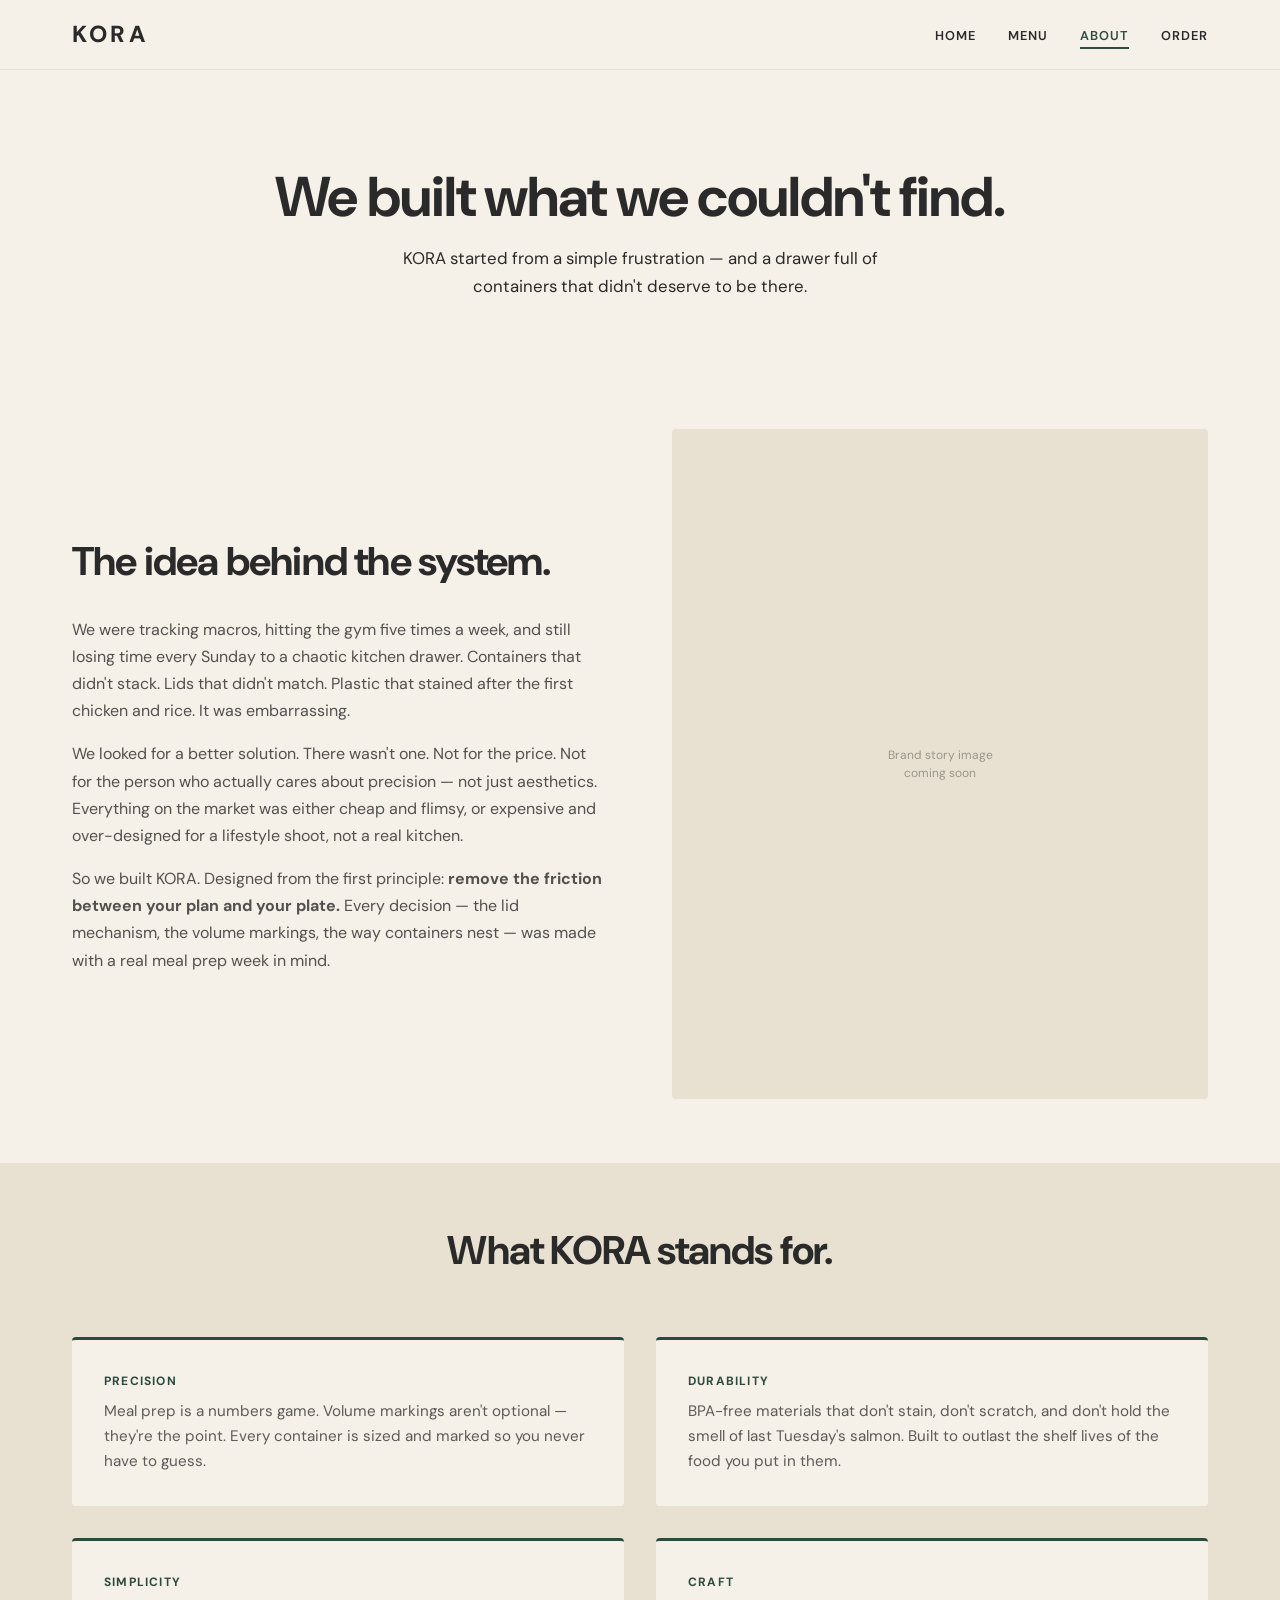
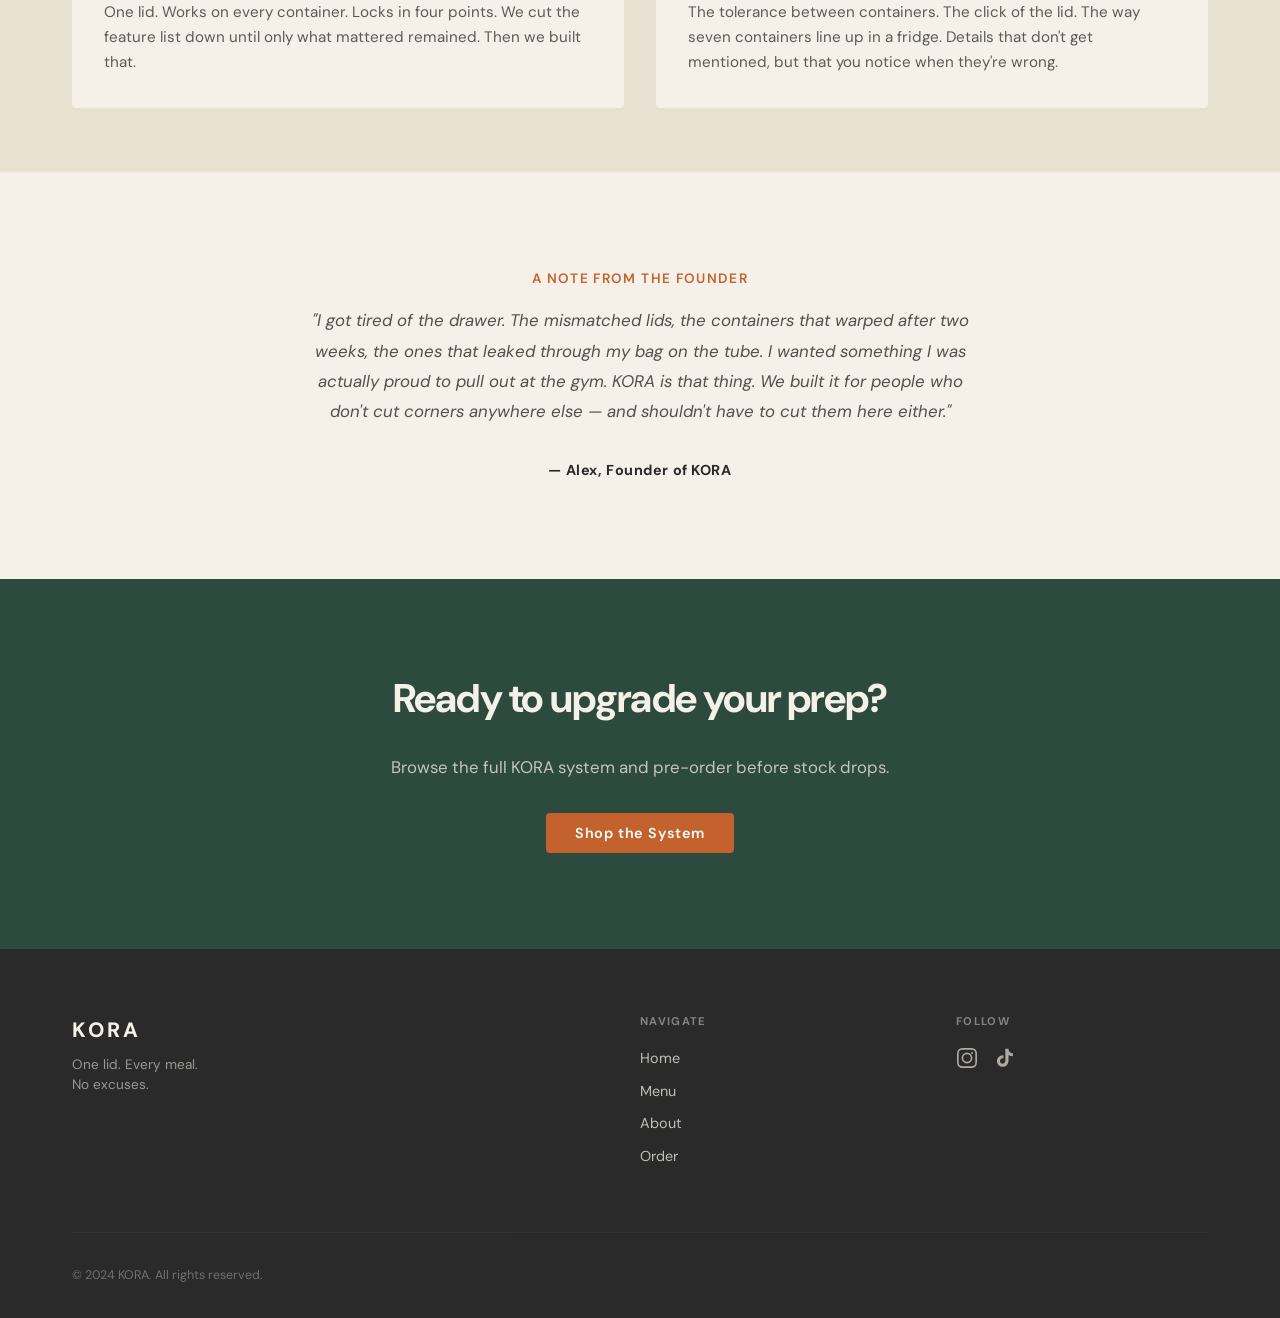
==== about.html @ 85cc3b41 "feat: build complete KORA static website (4 pages) Four-page static site for KORA meal prep containe" ====
<!DOCTYPE html>
<html lang="en">
<head>
  <meta charset="UTF-8">
  <meta name="viewport" content="width=device-width, initial-scale=1.0">
  <meta name="description" content="About KORA — why we built a meal prep container system for people who actually give a damn about what they eat.">
  <meta property="og:title" content="About — KORA">
  <meta property="og:description" content="Why we built a meal prep container system for people who actually give a damn about what they eat.">
  <meta property="og:type" content="website">
  <title>About — KORA</title>
  <link rel="preconnect" href="https://fonts.googleapis.com">
  <link rel="preconnect" href="https://fonts.gstatic.com" crossorigin>
  <link href="https://fonts.googleapis.com/css2?family=DM+Sans:ital,opsz,wght@0,9..40,400;0,9..40,500;0,9..40,600;0,9..40,700;0,9..40,800;1,9..40,400&display=swap" rel="stylesheet">
  <link rel="stylesheet" href="css/styles.css">
</head>
<body>

  <!-- NAVIGATION -->
  <nav class="nav" role="navigation" aria-label="Main navigation">
    <div class="nav__inner">
      <a href="index.html" class="nav__logo">KORA</a>
      <button
        class="nav__toggle"
        id="nav-toggle"
        aria-expanded="false"
        aria-controls="nav-links"
        aria-label="Toggle navigation menu"
      >
        <svg width="24" height="24" viewBox="0 0 24 24" fill="none" stroke="currentColor" stroke-width="2" stroke-linecap="round" aria-hidden="true">
          <line x1="3" y1="6" x2="21" y2="6"/>
          <line x1="3" y1="12" x2="21" y2="12"/>
          <line x1="3" y1="18" x2="21" y2="18"/>
        </svg>
      </button>
      <ul class="nav__links" id="nav-links" role="list">
        <li><a href="index.html">Home</a></li>
        <li><a href="menu.html">Menu</a></li>
        <li><a href="about.html">About</a></li>
        <li><a href="order.html">Order</a></li>
      </ul>
    </div>
  </nav>

  <!-- PAGE HERO -->
  <section class="page-hero" aria-label="About page header">
    <div class="container">
      <h1 class="fade-in">We built what we couldn't find.</h1>
      <p class="page-hero__sub fade-in">KORA started from a simple frustration — and a drawer full of containers that didn't deserve to be there.</p>
    </div>
  </section>

  <!-- BRAND STORY -->
  <section class="section" aria-label="Brand story">
    <div class="container">
      <div class="brand-story">
        <div class="brand-story__text fade-in">
          <h2>The idea behind the system.</h2>
          <p>We were tracking macros, hitting the gym five times a week, and still losing time every Sunday to a chaotic kitchen drawer. Containers that didn't stack. Lids that didn't match. Plastic that stained after the first chicken and rice. It was embarrassing.</p>
          <p>We looked for a better solution. There wasn't one. Not for the price. Not for the person who actually cares about precision — not just aesthetics. Everything on the market was either cheap and flimsy, or expensive and over-designed for a lifestyle shoot, not a real kitchen.</p>
          <p>So we built KORA. Designed from the first principle: <strong>remove the friction between your plan and your plate.</strong> Every decision — the lid mechanism, the volume markings, the way containers nest — was made with a real meal prep week in mind.</p>
        </div>
        <div class="brand-story__image fade-in">
          <div class="img-placeholder" style="aspect-ratio:4/5;" role="img" aria-label="Brand story lifestyle image coming soon">
            <span class="img-placeholder__label" aria-hidden="true">Brand story image<br>coming soon</span>
          </div>
        </div>
      </div>
    </div>
  </section>

  <!-- VALUES GRID -->
  <section class="section" style="background: var(--color-stone);" aria-label="Our values">
    <div class="container">
      <h2 style="text-align:center;margin-bottom:var(--spacing-lg);" class="fade-in">What KORA stands for.</h2>
      <div class="values__grid">

        <div class="value-card fade-in">
          <h4>Precision</h4>
          <p>Meal prep is a numbers game. Volume markings aren't optional — they're the point. Every container is sized and marked so you never have to guess.</p>
        </div>

        <div class="value-card fade-in">
          <h4>Durability</h4>
          <p>BPA-free materials that don't stain, don't scratch, and don't hold the smell of last Tuesday's salmon. Built to outlast the shelf lives of the food you put in them.</p>
        </div>

        <div class="value-card fade-in">
          <h4>Simplicity</h4>
          <p>One lid. Works on every container. Locks in four points. We cut the feature list down until only what mattered remained. Then we built that.</p>
        </div>

        <div class="value-card fade-in">
          <h4>Craft</h4>
          <p>The tolerance between containers. The click of the lid. The way seven containers line up in a fridge. Details that don't get mentioned, but that you notice when they're wrong.</p>
        </div>

      </div>
    </div>
  </section>

  <!-- FOUNDER'S NOTE -->
  <section class="section--xl section" aria-label="Founder's note">
    <div class="container">
      <div class="founder-note fade-in">
        <span class="founder-note__prefix">A note from the founder</span>
        <p class="founder-note__text">"I got tired of the drawer. The mismatched lids, the containers that warped after two weeks, the ones that leaked through my bag on the tube. I wanted something I was actually proud to pull out at the gym. KORA is that thing. We built it for people who don't cut corners anywhere else — and shouldn't have to cut them here either."</p>
        <p style="margin-top:var(--spacing-md);font-weight:700;font-size:0.9rem;letter-spacing:0.04em;">— Alex, Founder of KORA</p>
      </div>
    </div>
  </section>

  <!-- CTA -->
  <section class="waitlist section--xl" aria-label="Shop CTA">
    <div class="container">
      <div class="waitlist__inner fade-in">
        <h2 class="waitlist__headline">Ready to upgrade your prep?</h2>
        <p style="color:var(--color-oat);opacity:0.75;margin-bottom:var(--spacing-md);font-size:1.05rem;">Browse the full KORA system and pre-order before stock drops.</p>
        <a href="menu.html" class="btn btn-accent" style="display:inline-block;">Shop the System</a>
      </div>
    </div>
  </section>

  <!-- FOOTER -->
  <footer class="footer" role="contentinfo">
    <div class="container">
      <div class="footer__grid">
        <div>
          <div class="footer__logo">KORA</div>
          <p class="footer__tagline">One lid. Every meal.<br>No excuses.</p>
        </div>
        <div>
          <h4 class="footer__heading">Navigate</h4>
          <nav class="footer__nav" aria-label="Footer navigation">
            <a href="index.html">Home</a>
            <a href="menu.html">Menu</a>
            <a href="about.html">About</a>
            <a href="order.html">Order</a>
          </nav>
        </div>
        <div>
          <h4 class="footer__heading">Follow</h4>
          <div class="footer__socials">
            <a href="#" aria-label="KORA on Instagram">
              <svg width="22" height="22" viewBox="0 0 24 24" fill="none" stroke="currentColor" stroke-width="1.8" aria-hidden="true">
                <rect x="2" y="2" width="20" height="20" rx="5" ry="5"/>
                <circle cx="12" cy="12" r="5"/>
                <circle cx="17.5" cy="6.5" r="1" fill="currentColor" stroke="none"/>
              </svg>
            </a>
            <a href="#" aria-label="KORA on TikTok">
              <svg width="22" height="22" viewBox="0 0 24 24" fill="currentColor" aria-hidden="true">
                <path d="M19.59 6.69a4.83 4.83 0 01-3.77-4.25V2h-3.45v13.67a2.89 2.89 0 01-2.88 2.5 2.89 2.89 0 01-2.89-2.89 2.89 2.89 0 012.89-2.89c.28 0 .54.04.79.1V9.01a6.27 6.27 0 00-.79-.05 6.34 6.34 0 00-6.34 6.34 6.34 6.34 0 006.34 6.34 6.34 6.34 0 006.34-6.34V8.69a8.19 8.19 0 004.79 1.53V6.77a4.85 4.85 0 01-1.03-.08z"/>
              </svg>
            </a>
          </div>
        </div>
      </div>
      <div class="footer__bottom">
        <p>&copy; 2024 KORA. All rights reserved.</p>
      </div>
    </div>
  </footer>

  <script src="js/main.js"></script>
</body>
</html>
---- css/styles.css ----
/* ============================================================
   KORA — Shared Stylesheet
   Colours: Forest Green #2D4A3E | Terracotta #C4622D
            Oat #F5F0E8 | Stone #E8E0D0 | Charcoal #2A2A2A
   Font: DM Sans (Google Fonts)
   ============================================================ */

/* === DESIGN TOKENS === */
:root {
  --color-forest:  #2D4A3E;
  --color-terra:   #C4622D;
  --color-oat:     #F5F0E8;
  --color-stone:   #E8E0D0;
  --color-charcoal:#2A2A2A;
  --color-white:   #FFFFFF;

  --font-main: 'DM Sans', sans-serif;

  --spacing-xs: 0.5rem;
  --spacing-sm: 1rem;
  --spacing-md: 2rem;
  --spacing-lg: 4rem;
  --spacing-xl: 6rem;

  --radius: 4px;
  --max-width: 1200px;
  --transition: 0.2s ease;
  --nav-height: 70px;
}

/* === RESET === */
*, *::before, *::after {
  box-sizing: border-box;
  margin: 0;
  padding: 0;
}

html {
  scroll-behavior: smooth;
  -webkit-text-size-adjust: 100%;
}

body {
  font-family: var(--font-main);
  color: var(--color-charcoal);
  background: var(--color-oat);
  line-height: 1.6;
  font-size: 16px;
  -webkit-font-smoothing: antialiased;
}

img {
  max-width: 100%;
  display: block;
}

a {
  color: inherit;
  text-decoration: none;
}

ul, ol {
  list-style: none;
}

button {
  font-family: inherit;
}

/* === SCREEN READER ONLY === */
.sr-only {
  position: absolute;
  width: 1px;
  height: 1px;
  padding: 0;
  margin: -1px;
  overflow: hidden;
  clip: rect(0, 0, 0, 0);
  white-space: nowrap;
  border-width: 0;
}

/* === TYPOGRAPHY === */
h1 { font-size: clamp(2rem, 5vw, 3.5rem);   line-height: 1.1;  font-weight: 700; letter-spacing: -0.02em; }
h2 { font-size: clamp(1.6rem, 3.5vw, 2.5rem); line-height: 1.15; font-weight: 700; letter-spacing: -0.02em; }
h3 { font-size: clamp(1.1rem, 2vw, 1.35rem);  line-height: 1.25; font-weight: 700; }
h4 {
  font-size: 0.8rem;
  font-weight: 700;
  letter-spacing: 0.1em;
  text-transform: uppercase;
}

p {
  line-height: 1.7;
}

/* === LAYOUT === */
.container {
  max-width: var(--max-width);
  margin: 0 auto;
  padding: 0 var(--spacing-md);
}

.section {
  padding: var(--spacing-lg) 0;
}

.section--xl {
  padding: var(--spacing-xl) 0;
}

/* === BUTTONS === */
.btn {
  display: inline-block;
  padding: 0.8rem 1.8rem;
  border-radius: var(--radius);
  font-family: var(--font-main);
  font-size: 0.9rem;
  font-weight: 600;
  letter-spacing: 0.04em;
  cursor: pointer;
  border: none;
  transition: filter var(--transition), transform var(--transition);
  text-align: center;
  line-height: 1;
}

.btn:hover {
  filter: brightness(0.88);
  transform: translateY(-1px);
}

.btn:active {
  transform: translateY(0);
}

.btn:focus-visible {
  outline: 3px solid var(--color-forest);
  outline-offset: 3px;
}

.btn-primary {
  background: var(--color-forest);
  color: var(--color-oat);
}

.btn-accent {
  background: var(--color-terra);
  color: var(--color-white);
}

/* === NAVIGATION === */
.nav {
  position: sticky;
  top: 0;
  z-index: 100;
  background: var(--color-oat);
  border-bottom: 1px solid var(--color-stone);
  height: var(--nav-height);
}

.nav__inner {
  display: flex;
  align-items: center;
  justify-content: space-between;
  height: 100%;
  max-width: var(--max-width);
  margin: 0 auto;
  padding: 0 var(--spacing-md);
  position: relative;
}

.nav__logo {
  font-size: 1.45rem;
  font-weight: 800;
  letter-spacing: 0.14em;
  text-transform: uppercase;
  color: var(--color-charcoal);
  flex-shrink: 0;
}

.nav__links {
  display: flex;
  gap: var(--spacing-md);
  align-items: center;
}

.nav__links a {
  font-size: 0.8rem;
  font-weight: 600;
  letter-spacing: 0.08em;
  text-transform: uppercase;
  color: var(--color-charcoal);
  transition: color var(--transition);
  padding-bottom: 3px;
  border-bottom: 2px solid transparent;
}

.nav__links a:hover,
.nav__links a.active {
  color: var(--color-forest);
  border-bottom-color: var(--color-forest);
}

.nav__toggle {
  display: none;
  background: none;
  border: none;
  cursor: pointer;
  padding: var(--spacing-xs);
  color: var(--color-charcoal);
  line-height: 1;
}

.nav__toggle:focus-visible {
  outline: 3px solid var(--color-forest);
  outline-offset: 3px;
  border-radius: var(--radius);
}

@media (max-width: 767px) {
  .nav__links {
    display: none;
    position: absolute;
    top: var(--nav-height);
    left: 0;
    right: 0;
    background: var(--color-oat);
    border-bottom: 1px solid var(--color-stone);
    flex-direction: column;
    align-items: stretch;
    gap: 0;
    padding: 0 var(--spacing-md);
  }

  .nav__links.open {
    display: flex;
  }

  .nav__links li {
    border-top: 1px solid var(--color-stone);
  }

  .nav__links a {
    display: block;
    padding: 0.9rem 0;
    border-bottom: none;
  }

  .nav__toggle {
    display: block;
  }
}

/* === IMAGE PLACEHOLDER === */
.img-placeholder {
  background: var(--color-stone);
  border-radius: var(--radius);
  display: flex;
  align-items: center;
  justify-content: center;
  width: 100%;
  overflow: hidden;
}

.img-placeholder__label {
  font-size: 0.75rem;
  color: var(--color-charcoal);
  opacity: 0.4;
  text-align: center;
  padding: var(--spacing-sm);
  line-height: 1.5;
}

/* === FOOTER === */
.footer {
  background: var(--color-charcoal);
  color: var(--color-oat);
  padding: var(--spacing-lg) 0 var(--spacing-md);
}

.footer__grid {
  display: grid;
  grid-template-columns: 1fr;
  gap: var(--spacing-md);
  margin-bottom: var(--spacing-lg);
}

@media (min-width: 768px) {
  .footer__grid {
    grid-template-columns: 2fr 1fr 1fr;
    gap: var(--spacing-lg);
  }
}

.footer__logo {
  font-size: 1.3rem;
  font-weight: 800;
  letter-spacing: 0.14em;
  text-transform: uppercase;
  margin-bottom: var(--spacing-xs);
}

.footer__tagline {
  font-size: 0.85rem;
  opacity: 0.55;
  line-height: 1.5;
  margin-top: var(--spacing-xs);
}

.footer__heading {
  font-size: 0.7rem;
  font-weight: 700;
  letter-spacing: 0.12em;
  text-transform: uppercase;
  opacity: 0.45;
  margin-bottom: var(--spacing-sm);
}

.footer__nav {
  display: flex;
  flex-direction: column;
  gap: 0.6rem;
}

.footer__nav a {
  font-size: 0.9rem;
  opacity: 0.75;
  transition: opacity var(--transition);
}

.footer__nav a:hover {
  opacity: 1;
}

.footer__socials {
  display: flex;
  gap: var(--spacing-sm);
  margin-top: var(--spacing-xs);
}

.footer__socials a {
  opacity: 0.65;
  transition: opacity var(--transition);
  display: flex;
  align-items: center;
}

.footer__socials a:hover {
  opacity: 1;
}

.footer__bottom {
  border-top: 1px solid rgba(245, 240, 232, 0.1);
  padding-top: var(--spacing-md);
  font-size: 0.78rem;
  opacity: 0.35;
}

/* === SCROLL FADE ANIMATION === */
.fade-in {
  opacity: 0;
  transform: translateY(22px);
  transition: opacity 0.65s ease, transform 0.65s ease;
}

.fade-in.visible {
  opacity: 1;
  transform: translateY(0);
}

/* Stagger children in grids */
.fade-in:nth-child(2) { transition-delay: 0.1s; }
.fade-in:nth-child(3) { transition-delay: 0.2s; }
.fade-in:nth-child(4) { transition-delay: 0.3s; }

/* === FORMS === */
.form-group {
  margin-bottom: var(--spacing-sm);
}

.form-label {
  display: block;
  font-size: 0.78rem;
  font-weight: 600;
  letter-spacing: 0.07em;
  text-transform: uppercase;
  color: var(--color-charcoal);
  opacity: 0.65;
  margin-bottom: 0.4rem;
}

.form-control {
  font-family: var(--font-main);
  font-size: 0.95rem;
  padding: 0.75rem 1rem;
  border: 1.5px solid var(--color-stone);
  border-radius: var(--radius);
  background: var(--color-white);
  color: var(--color-charcoal);
  transition: border-color var(--transition);
  width: 100%;
  appearance: none;
}

.form-control:focus {
  outline: none;
  border-color: var(--color-forest);
  box-shadow: 0 0 0 3px rgba(45, 74, 62, 0.12);
}

.form-control--error {
  border-color: var(--color-terra);
}

.form-error {
  font-size: 0.78rem;
  color: var(--color-terra);
  margin-top: 0.3rem;
  display: none;
}

.form-error.visible {
  display: block;
}

textarea.form-control {
  resize: vertical;
  min-height: 140px;
  line-height: 1.6;
}

select.form-control {
  background-image: url("data:image/svg+xml,%3Csvg xmlns='http://www.w3.org/2000/svg' width='12' height='8' viewBox='0 0 12 8'%3E%3Cpath d='M1 1l5 5 5-5' stroke='%232A2A2A' stroke-width='1.5' fill='none' stroke-linecap='round'/%3E%3C/svg%3E");
  background-repeat: no-repeat;
  background-position: right 1rem center;
  padding-right: 2.5rem;
  cursor: pointer;
}

.form-confirmation {
  display: none;
  padding: var(--spacing-md);
  background: var(--color-stone);
  border-radius: var(--radius);
  border-left: 4px solid var(--color-forest);
}

.form-confirmation.visible {
  display: block;
}

.form-confirmation p {
  font-weight: 600;
  color: var(--color-forest);
  line-height: 1.5;
}

/* === TOAST NOTIFICATION (product pages) === */
.toast {
  position: fixed;
  bottom: var(--spacing-md);
  left: 50%;
  transform: translateX(-50%) translateY(100px);
  background: var(--color-charcoal);
  color: var(--color-oat);
  padding: 1rem 1.5rem;
  border-radius: var(--radius);
  font-size: 0.9rem;
  font-weight: 500;
  display: flex;
  align-items: center;
  gap: var(--spacing-sm);
  z-index: 200;
  transition: transform 0.35s ease, opacity 0.35s ease;
  opacity: 0;
  max-width: 90vw;
  box-shadow: 0 8px 32px rgba(0,0,0,0.2);
}

.toast.visible {
  transform: translateX(-50%) translateY(0);
  opacity: 1;
}

.toast__close {
  background: none;
  border: none;
  color: inherit;
  cursor: pointer;
  opacity: 0.6;
  padding: 2px;
  line-height: 1;
  flex-shrink: 0;
}

.toast__close:hover {
  opacity: 1;
}

/* ============================================================
   PAGE: HOME (index.html)
   ============================================================ */

/* Hero */
.hero {
  background: var(--color-oat);
  padding: var(--spacing-xl) 0;
}

.hero__content {
  display: grid;
  grid-template-columns: 1fr;
  gap: var(--spacing-lg);
  align-items: center;
}

@media (min-width: 900px) {
  .hero__content {
    grid-template-columns: 1fr 1fr;
    gap: var(--spacing-xl);
  }
}

.hero__text {
  max-width: 580px;
}

.hero__headline {
  margin-bottom: var(--spacing-md);
  color: var(--color-charcoal);
}

.hero__sub {
  font-size: 1.1rem;
  line-height: 1.65;
  margin-bottom: var(--spacing-md);
  opacity: 0.8;
}

.hero__image .img-placeholder {
  aspect-ratio: 4 / 5;
}

/* Problem–Agitation–Solution */
.pas__grid {
  display: grid;
  grid-template-columns: 1fr;
  gap: var(--spacing-md);
}

@media (min-width: 768px) {
  .pas__grid {
    grid-template-columns: repeat(3, 1fr);
    gap: var(--spacing-lg);
  }
}

.pas__item {
  padding: var(--spacing-md);
}

.pas__icon {
  margin-bottom: var(--spacing-sm);
}

.pas__item h3 {
  margin-bottom: var(--spacing-xs);
  color: var(--color-charcoal);
}

.pas__item p {
  font-size: 0.95rem;
  opacity: 0.75;
}

/* Feature Highlights */
.features__title {
  text-align: center;
  margin-bottom: var(--spacing-lg);
}

.features__grid {
  display: grid;
  grid-template-columns: 1fr;
  gap: var(--spacing-md);
}

@media (min-width: 600px) {
  .features__grid {
    grid-template-columns: repeat(2, 1fr);
  }
}

@media (min-width: 1024px) {
  .features__grid {
    grid-template-columns: repeat(4, 1fr);
  }
}

.feature-item {
  padding: var(--spacing-md);
  border: 1.5px solid var(--color-stone);
  border-radius: var(--radius);
  background: var(--color-white);
}

.feature-item__icon {
  margin-bottom: var(--spacing-sm);
}

.feature-item h4 {
  margin-bottom: var(--spacing-xs);
  font-size: 0.85rem;
  color: var(--color-charcoal);
}

.feature-item p {
  font-size: 0.9rem;
  opacity: 0.7;
  line-height: 1.6;
}

/* Testimonials */
.testimonials__title {
  text-align: center;
  margin-bottom: var(--spacing-lg);
}

.testimonials__grid {
  display: grid;
  grid-template-columns: 1fr;
  gap: var(--spacing-md);
}

@media (min-width: 768px) {
  .testimonials__grid {
    grid-template-columns: repeat(3, 1fr);
  }
}

.testimonial-card {
  background: var(--color-oat);
  border-radius: var(--radius);
  padding: var(--spacing-md);
  border: 1.5px solid rgba(45, 74, 62, 0.12);
}

.testimonial-card blockquote p {
  font-size: 0.95rem;
  line-height: 1.7;
  font-style: italic;
  color: var(--color-charcoal);
  margin-bottom: var(--spacing-sm);
}

.testimonial-card blockquote footer {
  font-size: 0.8rem;
  font-weight: 600;
  letter-spacing: 0.04em;
  color: var(--color-forest);
  opacity: 0.85;
}

/* Waitlist Banner */
.waitlist {
  background: var(--color-forest);
  padding: var(--spacing-xl) 0;
}

.waitlist__inner {
  max-width: 640px;
  margin: 0 auto;
  text-align: center;
}

.waitlist__headline {
  color: var(--color-oat);
  margin-bottom: var(--spacing-md);
}

.waitlist__form {
  display: flex;
  flex-direction: column;
  gap: var(--spacing-sm);
  align-items: center;
}

@media (min-width: 540px) {
  .waitlist__form {
    flex-direction: row;
    justify-content: center;
  }
}

.waitlist__input {
  width: 100%;
  max-width: 320px;
  background: rgba(255,255,255,0.95);
}

.waitlist .form-confirmation {
  background: rgba(255,255,255,0.1);
  border-left-color: var(--color-terra);
  color: var(--color-oat);
  margin-top: var(--spacing-sm);
}

.waitlist .form-confirmation p {
  color: var(--color-oat);
}

/* ============================================================
   PAGE: MENU (menu.html)
   ============================================================ */

.page-hero {
  background: var(--color-oat);
  padding: var(--spacing-xl) 0 var(--spacing-lg);
  text-align: center;
}

.page-hero__sub {
  font-size: 1.05rem;
  opacity: 0.7;
  margin-top: var(--spacing-sm);
  max-width: 480px;
  margin-left: auto;
  margin-right: auto;
}

.products__grid {
  display: grid;
  grid-template-columns: 1fr;
  gap: var(--spacing-md);
}

@media (min-width: 600px) {
  .products__grid {
    grid-template-columns: repeat(2, 1fr);
  }
}

@media (min-width: 1024px) {
  .products__grid {
    grid-template-columns: repeat(4, 1fr);
  }
}

.product-card {
  background: var(--color-white);
  border: 1.5px solid var(--color-stone);
  border-radius: var(--radius);
  overflow: hidden;
  transition: transform var(--transition), box-shadow var(--transition);
}

.product-card:hover {
  transform: translateY(-3px);
  box-shadow: 0 8px 24px rgba(42, 42, 42, 0.1);
}

.product-card__image .img-placeholder {
  aspect-ratio: 1 / 1;
}

.product-card__body {
  padding: var(--spacing-sm) var(--spacing-sm) var(--spacing-md);
}

.product-card__name {
  font-size: 1rem;
  font-weight: 700;
  margin-bottom: 0.3rem;
  color: var(--color-charcoal);
}

.product-card__desc {
  font-size: 0.85rem;
  opacity: 0.65;
  line-height: 1.5;
  margin-bottom: var(--spacing-sm);
}

.product-card__price {
  font-size: 1.1rem;
  font-weight: 700;
  color: var(--color-forest);
  margin-bottom: var(--spacing-sm);
}

/* ============================================================
   PAGE: ABOUT (about.html)
   ============================================================ */

.brand-story {
  display: grid;
  grid-template-columns: 1fr;
  gap: var(--spacing-lg);
  align-items: center;
}

@media (min-width: 900px) {
  .brand-story {
    grid-template-columns: 1fr 1fr;
  }
}

.brand-story__text h2 {
  margin-bottom: var(--spacing-md);
}

.brand-story__text p {
  margin-bottom: var(--spacing-sm);
  opacity: 0.8;
}

.brand-story__image .img-placeholder {
  aspect-ratio: 4 / 5;
}

.values__grid {
  display: grid;
  grid-template-columns: 1fr;
  gap: var(--spacing-md);
}

@media (min-width: 600px) {
  .values__grid {
    grid-template-columns: repeat(2, 1fr);
  }
}

.value-card {
  background: var(--color-oat);
  border-radius: var(--radius);
  padding: var(--spacing-md);
  border-top: 3px solid var(--color-forest);
}

.value-card h4 {
  color: var(--color-forest);
  margin-bottom: var(--spacing-xs);
  font-size: 0.75rem;
}

.value-card p {
  font-size: 0.95rem;
  opacity: 0.75;
  line-height: 1.65;
}

.founder-note {
  max-width: 680px;
  margin: 0 auto;
  text-align: center;
}

.founder-note__prefix {
  font-size: 0.85rem;
  font-weight: 600;
  letter-spacing: 0.1em;
  text-transform: uppercase;
  color: var(--color-terra);
  margin-bottom: var(--spacing-sm);
  display: block;
}

.founder-note__text {
  font-size: 1.05rem;
  line-height: 1.8;
  opacity: 0.8;
  font-style: italic;
}

/* ============================================================
   PAGE: ORDER (order.html)
   ============================================================ */

.order-layout {
  display: grid;
  grid-template-columns: 1fr;
  gap: var(--spacing-xl);
}

@media (min-width: 900px) {
  .order-layout {
    grid-template-columns: 1fr 1fr;
    gap: var(--spacing-lg);
  }
}

.order-section h2 {
  margin-bottom: var(--spacing-xs);
}

.order-section__intro {
  font-size: 0.95rem;
  opacity: 0.7;
  margin-bottom: var(--spacing-md);
  line-height: 1.65;
}

.section-divider {
  border: none;
  border-top: 1.5px solid var(--color-stone);
  margin: var(--spacing-xl) 0;
}

@media (min-width: 900px) {
  .section-divider {
    display: none;
  }
}
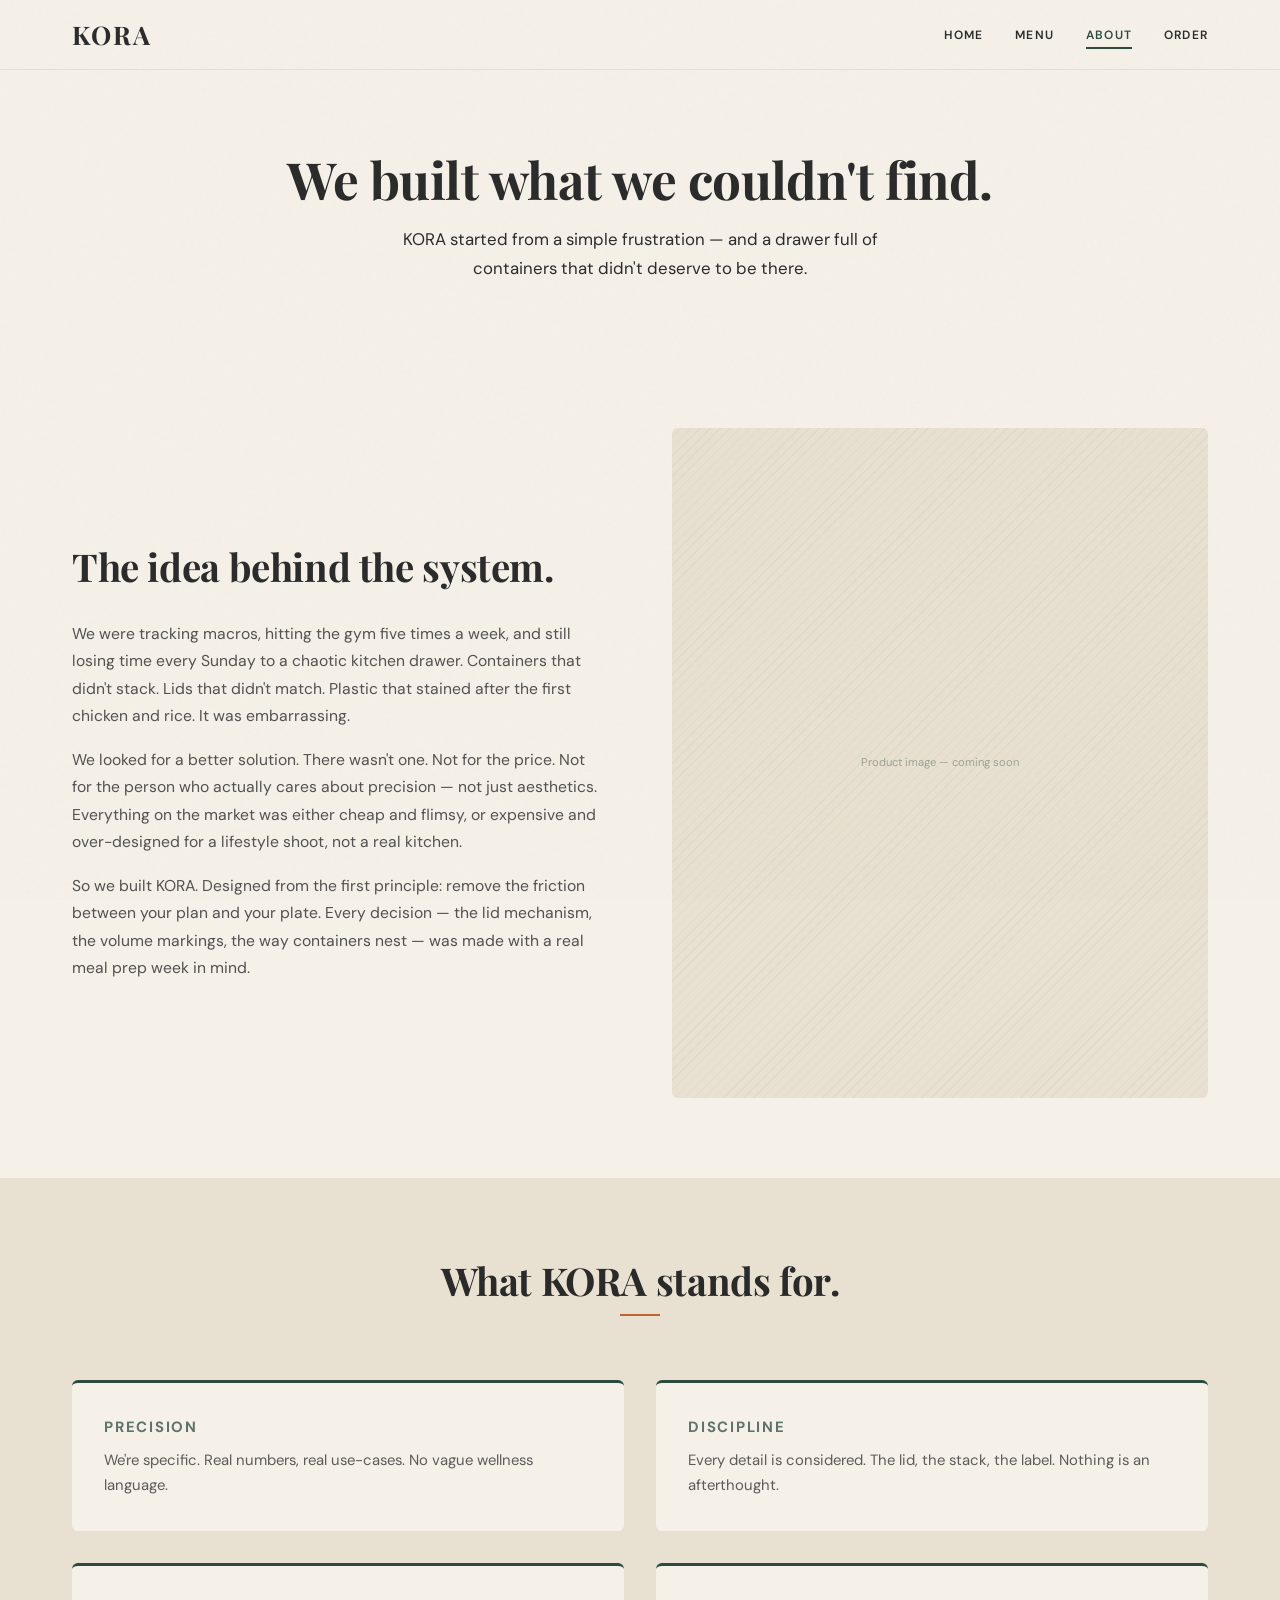
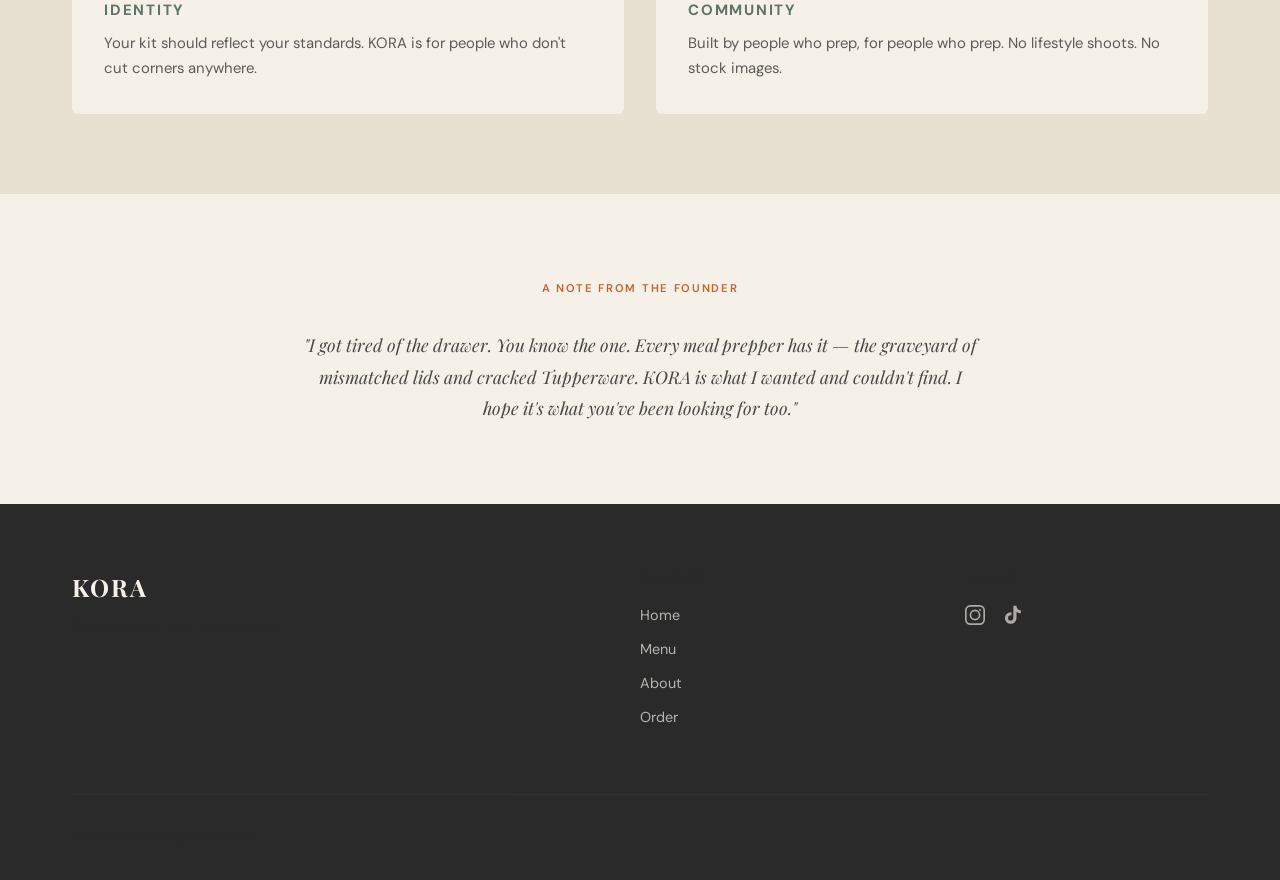
==== commit 1b0f61f1: "feat: complete KORA website design overhaul to production standard - Add Playfair Display (headings)" ====
--- a/about.html
+++ b/about.html
@@ -3,14 +3,14 @@
 <head>
   <meta charset="UTF-8">
   <meta name="viewport" content="width=device-width, initial-scale=1.0">
-  <meta name="description" content="About KORA — why we built a meal prep container system for people who actually give a damn about what they eat.">
+  <meta name="description" content="About KORA — we built what we couldn't find. A meal prep container system for people who take precision seriously.">
   <meta property="og:title" content="About — KORA">
-  <meta property="og:description" content="Why we built a meal prep container system for people who actually give a damn about what they eat.">
+  <meta property="og:description" content="We built what we couldn't find. The story behind KORA.">
   <meta property="og:type" content="website">
   <title>About — KORA</title>
   <link rel="preconnect" href="https://fonts.googleapis.com">
   <link rel="preconnect" href="https://fonts.gstatic.com" crossorigin>
-  <link href="https://fonts.googleapis.com/css2?family=DM+Sans:ital,opsz,wght@0,9..40,400;0,9..40,500;0,9..40,600;0,9..40,700;0,9..40,800;1,9..40,400&display=swap" rel="stylesheet">
+  <link href="https://fonts.googleapis.com/css2?family=DM+Sans:ital,opsz,wght@0,9..40,400;0,9..40,500;0,9..40,600;0,9..40,700;0,9..40,800;1,9..40,400&family=Playfair+Display:ital,wght@0,700;1,400;1,700&display=swap" rel="stylesheet">
   <link rel="stylesheet" href="css/styles.css">
 </head>
 <body>
@@ -41,84 +41,82 @@
     </div>
   </nav>
 
-  <!-- PAGE HERO -->
-  <section class="page-hero" aria-label="About page header">
-    <div class="container">
-      <h1 class="fade-in">We built what we couldn't find.</h1>
-      <p class="page-hero__sub fade-in">KORA started from a simple frustration — and a drawer full of containers that didn't deserve to be there.</p>
-    </div>
-  </section>
+  <main>
 
-  <!-- BRAND STORY -->
-  <section class="section" aria-label="Brand story">
-    <div class="container">
-      <div class="brand-story">
-        <div class="brand-story__text fade-in">
-          <h2>The idea behind the system.</h2>
-          <p>We were tracking macros, hitting the gym five times a week, and still losing time every Sunday to a chaotic kitchen drawer. Containers that didn't stack. Lids that didn't match. Plastic that stained after the first chicken and rice. It was embarrassing.</p>
-          <p>We looked for a better solution. There wasn't one. Not for the price. Not for the person who actually cares about precision — not just aesthetics. Everything on the market was either cheap and flimsy, or expensive and over-designed for a lifestyle shoot, not a real kitchen.</p>
-          <p>So we built KORA. Designed from the first principle: <strong>remove the friction between your plan and your plate.</strong> Every decision — the lid mechanism, the volume markings, the way containers nest — was made with a real meal prep week in mind.</p>
-        </div>
-        <div class="brand-story__image fade-in">
-          <div class="img-placeholder" style="aspect-ratio:4/5;" role="img" aria-label="Brand story lifestyle image coming soon">
-            <span class="img-placeholder__label" aria-hidden="true">Brand story image<br>coming soon</span>
+    <!-- PAGE HERO -->
+    <section class="page-hero" aria-label="About page header">
+      <div class="container">
+        <h1 class="fade-in">We built what we couldn't find.</h1>
+        <p class="page-hero__sub fade-in">KORA started from a simple frustration — and a drawer full of containers that didn't deserve to be there.</p>
+      </div>
+    </section>
+
+    <!-- BRAND STORY -->
+    <section class="brand-story" aria-label="Brand story">
+      <div class="container">
+        <div class="brand-story__grid">
+
+          <div class="brand-story__text fade-in">
+            <h2>The idea behind the system.</h2>
+            <p>We were tracking macros, hitting the gym five times a week, and still losing time every Sunday to a chaotic kitchen drawer. Containers that didn't stack. Lids that didn't match. Plastic that stained after the first chicken and rice. It was embarrassing.</p>
+            <p>We looked for a better solution. There wasn't one. Not for the price. Not for the person who actually cares about precision — not just aesthetics. Everything on the market was either cheap and flimsy, or expensive and over-designed for a lifestyle shoot, not a real kitchen.</p>
+            <p>So we built KORA. Designed from the first principle: remove the friction between your plan and your plate. Every decision — the lid mechanism, the volume markings, the way containers nest — was made with a real meal prep week in mind.</p>
           </div>
+
+          <div class="brand-story__image fade-in">
+            <div class="img-placeholder" role="img" aria-label="Brand story image — coming soon">
+              <span class="img-placeholder__label" aria-hidden="true">Product image — coming soon</span>
+            </div>
+          </div>
+
         </div>
       </div>
-    </div>
-  </section>
+    </section>
 
-  <!-- VALUES GRID -->
-  <section class="section" style="background: var(--color-stone);" aria-label="Our values">
-    <div class="container">
-      <h2 style="text-align:center;margin-bottom:var(--spacing-lg);" class="fade-in">What KORA stands for.</h2>
-      <div class="values__grid">
+    <!-- BRAND VALUES -->
+    <section class="values" aria-label="Brand values">
+      <div class="container">
+        <div class="values__header fade-in">
+          <h2>What KORA stands for.</h2>
+          <span class="section-dash" aria-hidden="true"></span>
+        </div>
+        <div class="values__grid stagger">
 
-        <div class="value-card fade-in">
-          <h4>Precision</h4>
-          <p>Meal prep is a numbers game. Volume markings aren't optional — they're the point. Every container is sized and marked so you never have to guess.</p>
+          <div class="value-card fade-in">
+            <p class="value-card__label">Precision</p>
+            <p>We're specific. Real numbers, real use-cases. No vague wellness language.</p>
+          </div>
+
+          <div class="value-card fade-in">
+            <p class="value-card__label">Discipline</p>
+            <p>Every detail is considered. The lid, the stack, the label. Nothing is an afterthought.</p>
+          </div>
+
+          <div class="value-card fade-in">
+            <p class="value-card__label">Identity</p>
+            <p>Your kit should reflect your standards. KORA is for people who don't cut corners anywhere.</p>
+          </div>
+
+          <div class="value-card fade-in">
+            <p class="value-card__label">Community</p>
+            <p>Built by people who prep, for people who prep. No lifestyle shoots. No stock images.</p>
+          </div>
+
         </div>
+      </div>
+    </section>
 
-        <div class="value-card fade-in">
-          <h4>Durability</h4>
-          <p>BPA-free materials that don't stain, don't scratch, and don't hold the smell of last Tuesday's salmon. Built to outlast the shelf lives of the food you put in them.</p>
+    <!-- FOUNDER NOTE -->
+    <section class="founder-note" aria-label="Founder's note">
+      <div class="container">
+        <div class="founder-note__inner fade-in">
+          <span class="eyebrow eyebrow--terra">A Note From the Founder</span>
+          <p class="founder-note__text">"I got tired of the drawer. You know the one. Every meal prepper has it — the graveyard of mismatched lids and cracked Tupperware. KORA is what I wanted and couldn't find. I hope it's what you've been looking for too."</p>
         </div>
+      </div>
+    </section>
 
-        <div class="value-card fade-in">
-          <h4>Simplicity</h4>
-          <p>One lid. Works on every container. Locks in four points. We cut the feature list down until only what mattered remained. Then we built that.</p>
-        </div>
-
-        <div class="value-card fade-in">
-          <h4>Craft</h4>
-          <p>The tolerance between containers. The click of the lid. The way seven containers line up in a fridge. Details that don't get mentioned, but that you notice when they're wrong.</p>
-        </div>
-
-      </div>
-    </div>
-  </section>
-
-  <!-- FOUNDER'S NOTE -->
-  <section class="section--xl section" aria-label="Founder's note">
-    <div class="container">
-      <div class="founder-note fade-in">
-        <span class="founder-note__prefix">A note from the founder</span>
-        <p class="founder-note__text">"I got tired of the drawer. The mismatched lids, the containers that warped after two weeks, the ones that leaked through my bag on the tube. I wanted something I was actually proud to pull out at the gym. KORA is that thing. We built it for people who don't cut corners anywhere else — and shouldn't have to cut them here either."</p>
-        <p style="margin-top:var(--spacing-md);font-weight:700;font-size:0.9rem;letter-spacing:0.04em;">— Alex, Founder of KORA</p>
-      </div>
-    </div>
-  </section>
-
-  <!-- CTA -->
-  <section class="waitlist section--xl" aria-label="Shop CTA">
-    <div class="container">
-      <div class="waitlist__inner fade-in">
-        <h2 class="waitlist__headline">Ready to upgrade your prep?</h2>
-        <p style="color:var(--color-oat);opacity:0.75;margin-bottom:var(--spacing-md);font-size:1.05rem;">Browse the full KORA system and pre-order before stock drops.</p>
-        <a href="menu.html" class="btn btn-accent" style="display:inline-block;">Shop the System</a>
-      </div>
-    </div>
-  </section>
+  </main>
 
   <!-- FOOTER -->
   <footer class="footer" role="contentinfo">
@@ -126,10 +124,10 @@
       <div class="footer__grid">
         <div>
           <div class="footer__logo">KORA</div>
-          <p class="footer__tagline">One lid. Every meal.<br>No excuses.</p>
+          <p class="footer__tagline">One lid. Every meal. No excuses.</p>
         </div>
         <div>
-          <h4 class="footer__heading">Navigate</h4>
+          <p class="footer__col-heading">Navigate</p>
           <nav class="footer__nav" aria-label="Footer navigation">
             <a href="index.html">Home</a>
             <a href="menu.html">Menu</a>
@@ -138,7 +136,7 @@
           </nav>
         </div>
         <div>
-          <h4 class="footer__heading">Follow</h4>
+          <p class="footer__col-heading">Follow</p>
           <div class="footer__socials">
             <a href="#" aria-label="KORA on Instagram">
               <svg width="22" height="22" viewBox="0 0 24 24" fill="none" stroke="currentColor" stroke-width="1.8" aria-hidden="true">
--- a/css/styles.css
+++ b/css/styles.css
@@ -1,31 +1,34 @@
 /* ============================================================
-   KORA — Shared Stylesheet
-   Colours: Forest Green #2D4A3E | Terracotta #C4622D
-            Oat #F5F0E8 | Stone #E8E0D0 | Charcoal #2A2A2A
-   Font: DM Sans (Google Fonts)
+   KORA — Production Stylesheet
+   Playfair Display (headings) + DM Sans (body/UI)
    ============================================================ */
 
 /* === DESIGN TOKENS === */
 :root {
-  --color-forest:  #2D4A3E;
-  --color-terra:   #C4622D;
-  --color-oat:     #F5F0E8;
-  --color-stone:   #E8E0D0;
-  --color-charcoal:#2A2A2A;
-  --color-white:   #FFFFFF;
-
-  --font-main: 'DM Sans', sans-serif;
-
-  --spacing-xs: 0.5rem;
-  --spacing-sm: 1rem;
-  --spacing-md: 2rem;
-  --spacing-lg: 4rem;
-  --spacing-xl: 6rem;
-
-  --radius: 4px;
-  --max-width: 1200px;
-  --transition: 0.2s ease;
+  --color-forest:   #2D4A3E;
+  --color-terra:    #C4622D;
+  --color-oat:      #F5F0E8;
+  --color-stone:    #E8E0D0;
+  --color-charcoal: #2A2A2A;
+  --color-white:    #FFFFFF;
+
+  --font-display: 'Playfair Display', Georgia, serif;
+  --font-body:    'DM Sans', system-ui, sans-serif;
+
+  --space-xs:  0.5rem;
+  --space-sm:  1rem;
+  --space-md:  2rem;
+  --space-lg:  4rem;
+  --space-xl:  5rem;
+  --space-2xl: 6rem;
+
+  --radius-sm: 4px;
+  --radius-md: 6px;
+  --max-width:  1200px;
   --nav-height: 70px;
+
+  --ease: cubic-bezier(0.4, 0, 0.2, 1);
+  --dur:  0.2s;
 }
 
 /* === RESET === */
@@ -41,12 +44,26 @@
 }
 
 body {
-  font-family: var(--font-main);
-  color: var(--color-charcoal);
-  background: var(--color-oat);
-  line-height: 1.6;
+  font-family: var(--font-body);
+  color: var(--color-charcoal);
+  background-color: var(--color-oat);
+  line-height: 1.65;
   font-size: 16px;
   -webkit-font-smoothing: antialiased;
+  -moz-osx-font-smoothing: grayscale;
+  min-height: 100vh;
+}
+
+/* === NOISE TEXTURE OVERLAY === */
+body::before {
+  content: '';
+  position: fixed;
+  top: 0; left: 0;
+  width: 100%; height: 100%;
+  pointer-events: none;
+  z-index: 9999;
+  opacity: 0.025;
+  background-image: url("data:image/svg+xml,%3Csvg viewBox='0 0 256 256' xmlns='http://www.w3.org/2000/svg'%3E%3Cfilter id='noise'%3E%3CfeTurbulence type='fractalNoise' baseFrequency='0.9' numOctaves='4' stitchTiles='stitch'/%3E%3C/filter%3E%3Crect width='100%25' height='100%25' filter='url(%23noise)'/%3E%3C/svg%3E");
 }
 
 img {
@@ -59,105 +76,169 @@
   text-decoration: none;
 }
 
-ul, ol {
-  list-style: none;
-}
-
-button {
-  font-family: inherit;
-}
-
-/* === SCREEN READER ONLY === */
+ul, ol { list-style: none; }
+button { font-family: inherit; cursor: pointer; }
+input, select, textarea { font-family: inherit; }
+
+/* === SCREEN-READER ONLY === */
 .sr-only {
   position: absolute;
-  width: 1px;
-  height: 1px;
-  padding: 0;
-  margin: -1px;
+  width: 1px; height: 1px;
+  padding: 0; margin: -1px;
   overflow: hidden;
-  clip: rect(0, 0, 0, 0);
+  clip: rect(0,0,0,0);
   white-space: nowrap;
-  border-width: 0;
-}
-
-/* === TYPOGRAPHY === */
-h1 { font-size: clamp(2rem, 5vw, 3.5rem);   line-height: 1.1;  font-weight: 700; letter-spacing: -0.02em; }
-h2 { font-size: clamp(1.6rem, 3.5vw, 2.5rem); line-height: 1.15; font-weight: 700; letter-spacing: -0.02em; }
-h3 { font-size: clamp(1.1rem, 2vw, 1.35rem);  line-height: 1.25; font-weight: 700; }
-h4 {
-  font-size: 0.8rem;
-  font-weight: 700;
-  letter-spacing: 0.1em;
+  border: 0;
+}
+
+/* ============================================================
+   TYPOGRAPHY
+   ============================================================ */
+
+h1, h2, h3, h4, h5, h6 {
+  font-family: var(--font-display);
+  line-height: 1.15;
+  letter-spacing: -0.01em;
+  color: var(--color-charcoal);
+}
+
+h1 { font-size: clamp(2rem, 4.5vw, 3.2rem);  font-weight: 700; }
+h2 { font-size: clamp(1.6rem, 3.5vw, 2.4rem); font-weight: 700; }
+h3 { font-size: clamp(1.15rem, 2vw, 1.4rem);  font-weight: 700; }
+
+p {
+  line-height: 1.75;
+  color: var(--color-charcoal);
+}
+
+/* === EYEBROW LABEL === */
+.eyebrow {
+  display: inline-flex;
+  align-items: center;
+  gap: 0.6rem;
+  font-family: var(--font-body);
+  font-size: 0.7rem;
+  font-weight: 600;
+  letter-spacing: 0.15em;
   text-transform: uppercase;
-}
-
-p {
-  line-height: 1.7;
-}
-
-/* === LAYOUT === */
+  color: var(--color-forest);
+  margin-bottom: var(--space-sm);
+}
+
+.eyebrow::before {
+  content: '';
+  display: inline-block;
+  width: 2px;
+  height: 20px;
+  background: var(--color-terra);
+  flex-shrink: 0;
+}
+
+/* Terracotta eyebrow variant (used in footers, founder note etc.) */
+.eyebrow--terra {
+  color: var(--color-terra);
+}
+
+.eyebrow--terra::before {
+  display: none;
+}
+
+/* === SECTION HEADING ACCENT === */
+.section-dash {
+  display: block;
+  width: 40px;
+  height: 2px;
+  background: var(--color-terra);
+  margin: 0.75rem auto 0;
+}
+
+/* ============================================================
+   LAYOUT
+   ============================================================ */
+
 .container {
   max-width: var(--max-width);
   margin: 0 auto;
-  padding: 0 var(--spacing-md);
-}
-
-.section {
-  padding: var(--spacing-lg) 0;
-}
-
-.section--xl {
-  padding: var(--spacing-xl) 0;
-}
-
-/* === BUTTONS === */
+  padding: 0 var(--space-md);
+}
+
+/* ============================================================
+   BUTTONS
+   ============================================================ */
+
 .btn {
   display: inline-block;
-  padding: 0.8rem 1.8rem;
-  border-radius: var(--radius);
-  font-family: var(--font-main);
+  padding: 0.85rem 1.9rem;
+  border-radius: var(--radius-sm);
+  font-family: var(--font-body);
   font-size: 0.9rem;
   font-weight: 600;
   letter-spacing: 0.04em;
   cursor: pointer;
-  border: none;
-  transition: filter var(--transition), transform var(--transition);
+  border: 1.5px solid transparent;
+  transition:
+    filter var(--dur) var(--ease),
+    transform var(--dur) var(--ease),
+    background-color var(--dur) var(--ease),
+    color var(--dur) var(--ease);
   text-align: center;
   line-height: 1;
-}
-
-.btn:hover {
-  filter: brightness(0.88);
-  transform: translateY(-1px);
-}
-
-.btn:active {
-  transform: translateY(0);
-}
-
+  white-space: nowrap;
+}
+
+.btn:hover   { filter: brightness(0.9); transform: translateY(-1px); }
+.btn:active  { transform: translateY(0); }
 .btn:focus-visible {
   outline: 3px solid var(--color-forest);
   outline-offset: 3px;
 }
 
+/* Primary — Forest Green fill */
 .btn-primary {
   background: var(--color-forest);
   color: var(--color-oat);
-}
-
+  border-color: var(--color-forest);
+}
+
+/* Accent — Terracotta fill */
 .btn-accent {
   background: var(--color-terra);
   color: var(--color-white);
-}
-
-/* === NAVIGATION === */
+  border-color: var(--color-terra);
+}
+
+/* Outline — Terracotta border, transparent bg */
+.btn-outline {
+  background: transparent;
+  color: var(--color-terra);
+  border-color: var(--color-terra);
+}
+
+.btn-outline:hover {
+  background: var(--color-terra);
+  color: var(--color-white);
+  filter: none;
+}
+
+/* Full-width variant */
+.btn--full { width: 100%; }
+
+/* ============================================================
+   NAVIGATION
+   ============================================================ */
+
 .nav {
   position: sticky;
   top: 0;
   z-index: 100;
   background: var(--color-oat);
-  border-bottom: 1px solid var(--color-stone);
+  border-bottom: 1.5px solid var(--color-stone);
   height: var(--nav-height);
+  transition: box-shadow 0.3s var(--ease);
+}
+
+.nav.scrolled {
+  box-shadow: 0 2px 12px rgba(0, 0, 0, 0.06);
 }
 
 .nav__inner {
@@ -167,37 +248,39 @@
   height: 100%;
   max-width: var(--max-width);
   margin: 0 auto;
-  padding: 0 var(--spacing-md);
+  padding: 0 var(--space-md);
   position: relative;
 }
 
 .nav__logo {
-  font-size: 1.45rem;
-  font-weight: 800;
-  letter-spacing: 0.14em;
-  text-transform: uppercase;
+  font-family: var(--font-display);
+  font-size: 1.6rem;
+  font-weight: 700;
+  letter-spacing: 0.08em;
   color: var(--color-charcoal);
   flex-shrink: 0;
 }
 
 .nav__links {
   display: flex;
-  gap: var(--spacing-md);
+  gap: var(--space-md);
   align-items: center;
 }
 
 .nav__links a {
-  font-size: 0.8rem;
+  font-family: var(--font-body);
+  font-size: 0.75rem;
   font-weight: 600;
-  letter-spacing: 0.08em;
+  letter-spacing: 0.1em;
   text-transform: uppercase;
   color: var(--color-charcoal);
-  transition: color var(--transition);
-  padding-bottom: 3px;
+  transition: color var(--dur) var(--ease);
+  padding-bottom: 4px;
   border-bottom: 2px solid transparent;
 }
 
-.nav__links a:hover,
+.nav__links a:hover { color: var(--color-forest); }
+
 .nav__links a.active {
   color: var(--color-forest);
   border-bottom-color: var(--color-forest);
@@ -207,8 +290,7 @@
   display: none;
   background: none;
   border: none;
-  cursor: pointer;
-  padding: var(--spacing-xs);
+  padding: var(--space-xs);
   color: var(--color-charcoal);
   line-height: 1;
 }
@@ -216,9 +298,10 @@
 .nav__toggle:focus-visible {
   outline: 3px solid var(--color-forest);
   outline-offset: 3px;
-  border-radius: var(--radius);
-}
-
+  border-radius: var(--radius-sm);
+}
+
+/* Mobile nav */
 @media (max-width: 767px) {
   .nav__links {
     display: none;
@@ -227,142 +310,245 @@
     left: 0;
     right: 0;
     background: var(--color-oat);
-    border-bottom: 1px solid var(--color-stone);
+    border-bottom: 1.5px solid var(--color-stone);
     flex-direction: column;
     align-items: stretch;
     gap: 0;
-    padding: 0 var(--spacing-md);
+    padding: 0 var(--space-md);
+    box-shadow: 0 8px 24px rgba(0,0,0,0.06);
   }
 
-  .nav__links.open {
-    display: flex;
-  }
-
-  .nav__links li {
-    border-top: 1px solid var(--color-stone);
-  }
+  .nav__links.open { display: flex; }
+
+  .nav__links li { border-top: 1px solid var(--color-stone); }
 
   .nav__links a {
     display: block;
-    padding: 0.9rem 0;
+    padding: 1rem 0;
     border-bottom: none;
   }
 
-  .nav__toggle {
-    display: block;
-  }
-}
-
-/* === IMAGE PLACEHOLDER === */
+  .nav__toggle { display: block; }
+}
+
+/* ============================================================
+   IMAGE PLACEHOLDERS
+   ============================================================ */
+
 .img-placeholder {
-  background: var(--color-stone);
-  border-radius: var(--radius);
+  position: relative;
+  background-color: var(--color-stone);
+  border-radius: var(--radius-md);
+  overflow: hidden;
+  width: 100%;
   display: flex;
   align-items: center;
   justify-content: center;
-  width: 100%;
-  overflow: hidden;
+}
+
+/* Diagonal stripe texture */
+.img-placeholder::before {
+  content: '';
+  position: absolute;
+  inset: 0;
+  background-image: repeating-linear-gradient(
+    -45deg,
+    transparent,
+    transparent 6px,
+    rgba(45, 74, 62, 0.04) 6px,
+    rgba(45, 74, 62, 0.04) 7px
+  );
 }
 
 .img-placeholder__label {
-  font-size: 0.75rem;
-  color: var(--color-charcoal);
+  position: relative;
+  font-family: var(--font-body);
+  font-size: 0.7rem;
+  color: var(--color-forest);
   opacity: 0.4;
   text-align: center;
-  padding: var(--spacing-sm);
-  line-height: 1.5;
-}
-
-/* === FOOTER === */
+  padding: var(--space-sm);
+  line-height: 1.6;
+  z-index: 1;
+}
+
+/* ============================================================
+   FOOTER
+   ============================================================ */
+
 .footer {
   background: var(--color-charcoal);
   color: var(--color-oat);
-  padding: var(--spacing-lg) 0 var(--spacing-md);
+  padding: var(--space-lg) 0 var(--space-md);
 }
 
 .footer__grid {
   display: grid;
   grid-template-columns: 1fr;
-  gap: var(--spacing-md);
-  margin-bottom: var(--spacing-lg);
-}
-
-@media (min-width: 768px) {
+  gap: var(--space-md);
+  margin-bottom: var(--space-lg);
+}
+
+@media (min-width: 600px) {
   .footer__grid {
     grid-template-columns: 2fr 1fr 1fr;
-    gap: var(--spacing-lg);
+    gap: var(--space-xl);
   }
 }
 
 .footer__logo {
-  font-size: 1.3rem;
-  font-weight: 800;
-  letter-spacing: 0.14em;
-  text-transform: uppercase;
-  margin-bottom: var(--spacing-xs);
+  font-family: var(--font-display);
+  font-size: 1.5rem;
+  font-weight: 700;
+  letter-spacing: 0.08em;
+  margin-bottom: var(--space-xs);
 }
 
 .footer__tagline {
+  font-family: var(--font-body);
   font-size: 0.85rem;
-  opacity: 0.55;
-  line-height: 1.5;
-  margin-top: var(--spacing-xs);
-}
-
-.footer__heading {
+  opacity: 0.5;
+  line-height: 1.6;
+  margin-top: var(--space-xs);
+}
+
+.footer__col-heading {
+  font-family: var(--font-body);
   font-size: 0.7rem;
   font-weight: 700;
   letter-spacing: 0.12em;
   text-transform: uppercase;
-  opacity: 0.45;
-  margin-bottom: var(--spacing-sm);
+  opacity: 0.4;
+  margin-bottom: var(--space-sm);
 }
 
 .footer__nav {
   display: flex;
   flex-direction: column;
-  gap: 0.6rem;
+  gap: 0.65rem;
 }
 
 .footer__nav a {
+  font-family: var(--font-body);
   font-size: 0.9rem;
-  opacity: 0.75;
-  transition: opacity var(--transition);
-}
-
-.footer__nav a:hover {
-  opacity: 1;
-}
+  opacity: 0.7;
+  transition: opacity var(--dur) var(--ease);
+}
+
+.footer__nav a:hover { opacity: 1; }
 
 .footer__socials {
   display: flex;
-  gap: var(--spacing-sm);
-  margin-top: var(--spacing-xs);
+  gap: var(--space-sm);
+  margin-top: var(--space-xs);
 }
 
 .footer__socials a {
   opacity: 0.65;
-  transition: opacity var(--transition);
+  transition: opacity var(--dur) var(--ease);
   display: flex;
   align-items: center;
 }
 
-.footer__socials a:hover {
-  opacity: 1;
-}
+.footer__socials a:hover { opacity: 1; }
 
 .footer__bottom {
-  border-top: 1px solid rgba(245, 240, 232, 0.1);
-  padding-top: var(--spacing-md);
+  border-top: 1px solid rgba(245, 240, 232, 0.08);
+  padding-top: var(--space-md);
+  font-family: var(--font-body);
+  font-size: 0.75rem;
+  opacity: 0.35;
+}
+
+/* ============================================================
+   FORMS
+   ============================================================ */
+
+.form-group { margin-bottom: var(--space-sm); }
+
+.form-label {
+  display: block;
+  font-family: var(--font-body);
+  font-size: 0.75rem;
+  font-weight: 600;
+  letter-spacing: 0.07em;
+  text-transform: uppercase;
+  color: var(--color-charcoal);
+  opacity: 0.6;
+  margin-bottom: 0.45rem;
+}
+
+.form-control {
+  font-family: var(--font-body);
+  font-size: 0.95rem;
+  padding: 0.8rem 1rem;
+  border: 1.5px solid var(--color-stone);
+  border-radius: var(--radius-sm);
+  background: var(--color-white);
+  color: var(--color-charcoal);
+  transition: border-color var(--dur) var(--ease), box-shadow var(--dur) var(--ease);
+  width: 100%;
+  appearance: none;
+  -webkit-appearance: none;
+}
+
+.form-control:focus {
+  outline: none;
+  border-color: var(--color-forest);
+  box-shadow: 0 0 0 3px rgba(45, 74, 62, 0.1);
+}
+
+.form-control--error { border-color: var(--color-terra) !important; }
+
+.form-error {
+  display: none;
+  font-family: var(--font-body);
   font-size: 0.78rem;
-  opacity: 0.35;
-}
-
-/* === SCROLL FADE ANIMATION === */
+  color: var(--color-terra);
+  margin-top: 0.3rem;
+}
+
+.form-error.visible { display: block; }
+
+textarea.form-control {
+  resize: vertical;
+  min-height: 140px;
+  line-height: 1.65;
+}
+
+select.form-control {
+  background-image: url("data:image/svg+xml,%3Csvg xmlns='http://www.w3.org/2000/svg' width='12' height='8' viewBox='0 0 12 8'%3E%3Cpath d='M1 1l5 5 5-5' stroke='%232A2A2A' stroke-width='1.5' fill='none' stroke-linecap='round' stroke-linejoin='round'/%3E%3C/svg%3E");
+  background-repeat: no-repeat;
+  background-position: right 1rem center;
+  padding-right: 2.5rem;
+}
+
+.form-confirmation {
+  display: none;
+  padding: var(--space-md);
+  background: rgba(45, 74, 62, 0.07);
+  border-radius: var(--radius-sm);
+  border-left: 3px solid var(--color-forest);
+}
+
+.form-confirmation.visible { display: block; }
+
+.form-confirmation p {
+  font-family: var(--font-body);
+  font-size: 0.95rem;
+  font-weight: 600;
+  color: var(--color-forest);
+  line-height: 1.6;
+}
+
+/* ============================================================
+   SCROLL FADE ANIMATION
+   ============================================================ */
+
 .fade-in {
   opacity: 0;
-  transform: translateY(22px);
-  transition: opacity 0.65s ease, transform 0.65s ease;
+  transform: translateY(24px);
+  transition: opacity 0.7s var(--ease), transform 0.7s var(--ease);
 }
 
 .fade-in.visible {
@@ -370,341 +556,327 @@
   transform: translateY(0);
 }
 
-/* Stagger children in grids */
-.fade-in:nth-child(2) { transition-delay: 0.1s; }
-.fade-in:nth-child(3) { transition-delay: 0.2s; }
-.fade-in:nth-child(4) { transition-delay: 0.3s; }
-
-/* === FORMS === */
-.form-group {
-  margin-bottom: var(--spacing-sm);
-}
-
-.form-label {
-  display: block;
-  font-size: 0.78rem;
-  font-weight: 600;
-  letter-spacing: 0.07em;
-  text-transform: uppercase;
-  color: var(--color-charcoal);
-  opacity: 0.65;
-  margin-bottom: 0.4rem;
-}
-
-.form-control {
-  font-family: var(--font-main);
-  font-size: 0.95rem;
-  padding: 0.75rem 1rem;
-  border: 1.5px solid var(--color-stone);
-  border-radius: var(--radius);
-  background: var(--color-white);
-  color: var(--color-charcoal);
-  transition: border-color var(--transition);
-  width: 100%;
-  appearance: none;
-}
-
-.form-control:focus {
-  outline: none;
-  border-color: var(--color-forest);
-  box-shadow: 0 0 0 3px rgba(45, 74, 62, 0.12);
-}
-
-.form-control--error {
-  border-color: var(--color-terra);
-}
-
-.form-error {
-  font-size: 0.78rem;
-  color: var(--color-terra);
-  margin-top: 0.3rem;
-  display: none;
-}
-
-.form-error.visible {
-  display: block;
-}
-
-textarea.form-control {
-  resize: vertical;
-  min-height: 140px;
-  line-height: 1.6;
-}
-
-select.form-control {
-  background-image: url("data:image/svg+xml,%3Csvg xmlns='http://www.w3.org/2000/svg' width='12' height='8' viewBox='0 0 12 8'%3E%3Cpath d='M1 1l5 5 5-5' stroke='%232A2A2A' stroke-width='1.5' fill='none' stroke-linecap='round'/%3E%3C/svg%3E");
-  background-repeat: no-repeat;
-  background-position: right 1rem center;
-  padding-right: 2.5rem;
-  cursor: pointer;
-}
-
-.form-confirmation {
-  display: none;
-  padding: var(--spacing-md);
-  background: var(--color-stone);
-  border-radius: var(--radius);
-  border-left: 4px solid var(--color-forest);
-}
-
-.form-confirmation.visible {
-  display: block;
-}
-
-.form-confirmation p {
-  font-weight: 600;
-  color: var(--color-forest);
-  line-height: 1.5;
-}
-
-/* === TOAST NOTIFICATION (product pages) === */
-.toast {
-  position: fixed;
-  bottom: var(--spacing-md);
-  left: 50%;
-  transform: translateX(-50%) translateY(100px);
-  background: var(--color-charcoal);
-  color: var(--color-oat);
-  padding: 1rem 1.5rem;
-  border-radius: var(--radius);
-  font-size: 0.9rem;
-  font-weight: 500;
-  display: flex;
-  align-items: center;
-  gap: var(--spacing-sm);
-  z-index: 200;
-  transition: transform 0.35s ease, opacity 0.35s ease;
-  opacity: 0;
-  max-width: 90vw;
-  box-shadow: 0 8px 32px rgba(0,0,0,0.2);
-}
-
-.toast.visible {
-  transform: translateX(-50%) translateY(0);
-  opacity: 1;
-}
-
-.toast__close {
-  background: none;
-  border: none;
-  color: inherit;
-  cursor: pointer;
-  opacity: 0.6;
-  padding: 2px;
-  line-height: 1;
-  flex-shrink: 0;
-}
-
-.toast__close:hover {
-  opacity: 1;
-}
-
-/* ============================================================
-   PAGE: HOME (index.html)
-   ============================================================ */
-
-/* Hero */
+/* Stagger delay for grid children */
+.stagger > .fade-in:nth-child(1) { transition-delay: 0s;    }
+.stagger > .fade-in:nth-child(2) { transition-delay: 0.1s;  }
+.stagger > .fade-in:nth-child(3) { transition-delay: 0.18s; }
+.stagger > .fade-in:nth-child(4) { transition-delay: 0.26s; }
+
+/* ============================================================
+   PAGE HERO (shared across non-home pages)
+   ============================================================ */
+
+.page-hero {
+  background: var(--color-oat);
+  padding: var(--space-xl) 0 var(--space-lg);
+  text-align: center;
+}
+
+.page-hero .eyebrow {
+  justify-content: center;
+}
+
+.page-hero .eyebrow--terra::before { display: none; }
+
+.page-hero__sub {
+  font-family: var(--font-body);
+  font-size: 1.05rem;
+  opacity: 0.7;
+  margin-top: var(--space-sm);
+  max-width: 520px;
+  margin-left: auto;
+  margin-right: auto;
+  line-height: 1.75;
+}
+
+/* ============================================================
+   HOME — HERO
+   ============================================================ */
+
 .hero {
   background: var(--color-oat);
-  padding: var(--spacing-xl) 0;
-}
-
-.hero__content {
+  padding: var(--space-2xl) 0;
+}
+
+.hero__grid {
   display: grid;
   grid-template-columns: 1fr;
-  gap: var(--spacing-lg);
+  gap: var(--space-lg);
   align-items: center;
 }
 
 @media (min-width: 900px) {
-  .hero__content {
+  .hero__grid {
     grid-template-columns: 1fr 1fr;
-    gap: var(--spacing-xl);
+    gap: var(--space-2xl);
+    align-items: start;
   }
 }
 
-.hero__text {
-  max-width: 580px;
-}
+.hero__text { max-width: 600px; }
 
 .hero__headline {
-  margin-bottom: var(--spacing-md);
-  color: var(--color-charcoal);
+  margin-bottom: var(--space-md);
 }
 
 .hero__sub {
-  font-size: 1.1rem;
-  line-height: 1.65;
-  margin-bottom: var(--spacing-md);
-  opacity: 0.8;
+  font-family: var(--font-body);
+  font-size: 1.05rem;
+  line-height: 1.75;
+  opacity: 0.75;
+  margin-bottom: var(--space-md);
+}
+
+.hero__ctas {
+  display: flex;
+  flex-wrap: wrap;
+  gap: var(--space-sm);
+}
+
+.hero__image-col {
+  position: relative;
+}
+
+@media (min-width: 900px) {
+  .hero__image-col {
+    margin-top: -2rem; /* Asymmetric offset */
+  }
 }
 
 .hero__image .img-placeholder {
   aspect-ratio: 4 / 5;
 }
 
-/* Problem–Agitation–Solution */
+/* ============================================================
+   HOME — PAS (Problem–Agitation–Solution)
+   ============================================================ */
+
+.pas {
+  background: var(--color-stone);
+  padding: var(--space-lg) 0;
+}
+
 .pas__grid {
   display: grid;
   grid-template-columns: 1fr;
-  gap: var(--spacing-md);
-}
-
-@media (min-width: 768px) {
+  gap: var(--space-md);
+}
+
+@media (min-width: 600px) {
   .pas__grid {
     grid-template-columns: repeat(3, 1fr);
-    gap: var(--spacing-lg);
+    gap: 0;
   }
 }
 
-.pas__item {
-  padding: var(--spacing-md);
+.pas__col {
+  padding: var(--space-md) var(--space-md);
+}
+
+@media (min-width: 600px) {
+  .pas__col + .pas__col {
+    border-left: 1.5px solid var(--color-terra);
+  }
 }
 
 .pas__icon {
-  margin-bottom: var(--spacing-sm);
-}
-
-.pas__item h3 {
-  margin-bottom: var(--spacing-xs);
-  color: var(--color-charcoal);
-}
-
-.pas__item p {
+  margin-bottom: var(--space-sm);
+}
+
+.pas__col h3 {
+  margin-bottom: var(--space-xs);
+}
+
+.pas__col p {
   font-size: 0.95rem;
   opacity: 0.75;
-}
-
-/* Feature Highlights */
-.features__title {
+  line-height: 1.7;
+}
+
+/* ============================================================
+   HOME — FEATURES
+   ============================================================ */
+
+.features {
+  background: var(--color-oat);
+  padding: var(--space-xl) 0;
+}
+
+.features__header {
   text-align: center;
-  margin-bottom: var(--spacing-lg);
+  margin-bottom: var(--space-lg);
 }
 
 .features__grid {
   display: grid;
   grid-template-columns: 1fr;
-  gap: var(--spacing-md);
+  gap: var(--space-md);
 }
 
 @media (min-width: 600px) {
-  .features__grid {
-    grid-template-columns: repeat(2, 1fr);
-  }
-}
-
-@media (min-width: 1024px) {
-  .features__grid {
-    grid-template-columns: repeat(4, 1fr);
-  }
-}
-
-.feature-item {
-  padding: var(--spacing-md);
+  .features__grid { grid-template-columns: repeat(2, 1fr); }
+}
+
+@media (min-width: 900px) {
+  .features__grid { grid-template-columns: repeat(4, 1fr); }
+}
+
+.feature-card {
+  background: var(--color-white);
   border: 1.5px solid var(--color-stone);
-  border-radius: var(--radius);
-  background: var(--color-white);
-}
-
-.feature-item__icon {
-  margin-bottom: var(--spacing-sm);
-}
-
-.feature-item h4 {
-  margin-bottom: var(--spacing-xs);
-  font-size: 0.85rem;
-  color: var(--color-charcoal);
-}
-
-.feature-item p {
+  border-radius: var(--radius-md);
+  padding: var(--space-md);
+}
+
+.feature-card__icon { margin-bottom: var(--space-sm); }
+
+.feature-card h4 {
+  font-family: var(--font-body);
+  font-size: 0.78rem;
+  font-weight: 700;
+  letter-spacing: 0.08em;
+  text-transform: uppercase;
+  color: var(--color-charcoal);
+  margin-bottom: var(--space-xs);
+}
+
+.feature-card p {
   font-size: 0.9rem;
-  opacity: 0.7;
-  line-height: 1.6;
-}
-
-/* Testimonials */
-.testimonials__title {
+  opacity: 0.68;
+  line-height: 1.65;
+}
+
+/* ============================================================
+   HOME — TESTIMONIALS
+   ============================================================ */
+
+.testimonials {
+  background: var(--color-stone);
+  padding: var(--space-xl) 0;
+}
+
+.testimonials__header {
   text-align: center;
-  margin-bottom: var(--spacing-lg);
+  margin-bottom: var(--space-lg);
 }
 
 .testimonials__grid {
   display: grid;
   grid-template-columns: 1fr;
-  gap: var(--spacing-md);
+  gap: var(--space-md);
 }
 
 @media (min-width: 768px) {
-  .testimonials__grid {
-    grid-template-columns: repeat(3, 1fr);
-  }
+  .testimonials__grid { grid-template-columns: repeat(3, 1fr); }
 }
 
 .testimonial-card {
   background: var(--color-oat);
-  border-radius: var(--radius);
-  padding: var(--spacing-md);
-  border: 1.5px solid rgba(45, 74, 62, 0.12);
+  border-radius: var(--radius-md);
+  padding: var(--space-md);
+  border: 1.5px solid rgba(45, 74, 62, 0.1);
+  position: relative;
+}
+
+.testimonial-card__quote-mark {
+  font-family: var(--font-display);
+  font-size: 4rem;
+  line-height: 1;
+  color: var(--color-forest);
+  opacity: 0.18;
+  position: absolute;
+  top: 1rem;
+  left: 1.2rem;
+  pointer-events: none;
+  user-select: none;
+}
+
+.testimonial-card blockquote {
+  position: relative;
+  z-index: 1;
+  padding-top: 1.5rem;
 }
 
 .testimonial-card blockquote p {
+  font-family: var(--font-body);
   font-size: 0.95rem;
-  line-height: 1.7;
   font-style: italic;
-  color: var(--color-charcoal);
-  margin-bottom: var(--spacing-sm);
+  line-height: 1.75;
+  margin-bottom: var(--space-sm);
+  opacity: 0.85;
 }
 
 .testimonial-card blockquote footer {
+  font-family: var(--font-body);
   font-size: 0.8rem;
   font-weight: 600;
-  letter-spacing: 0.04em;
   color: var(--color-forest);
-  opacity: 0.85;
-}
-
-/* Waitlist Banner */
+  opacity: 0.9;
+}
+
+/* ============================================================
+   HOME — WAITLIST BANNER
+   ============================================================ */
+
 .waitlist {
   background: var(--color-forest);
-  padding: var(--spacing-xl) 0;
+  padding: var(--space-xl) 0;
 }
 
 .waitlist__inner {
-  max-width: 640px;
+  max-width: 600px;
   margin: 0 auto;
   text-align: center;
 }
 
 .waitlist__headline {
   color: var(--color-oat);
-  margin-bottom: var(--spacing-md);
+  margin-bottom: var(--space-sm);
+}
+
+.waitlist__sub {
+  font-family: var(--font-body);
+  font-size: 0.9rem;
+  color: var(--color-oat);
+  opacity: 0.7;
+  margin-bottom: var(--space-md);
 }
 
 .waitlist__form {
   display: flex;
   flex-direction: column;
-  gap: var(--spacing-sm);
-  align-items: center;
-}
-
-@media (min-width: 540px) {
+  gap: var(--space-sm);
+  align-items: stretch;
+}
+
+@media (min-width: 480px) {
   .waitlist__form {
     flex-direction: row;
     justify-content: center;
   }
+
+  .waitlist__input { flex: 1; max-width: 320px; }
 }
 
 .waitlist__input {
-  width: 100%;
-  max-width: 320px;
+  padding: 0.85rem 1rem;
+  border: none;
+  border-radius: var(--radius-sm);
+  font-family: var(--font-body);
+  font-size: 0.95rem;
   background: rgba(255,255,255,0.95);
+  color: var(--color-charcoal);
+}
+
+.waitlist__input:focus {
+  outline: 3px solid rgba(196, 98, 45, 0.6);
+  outline-offset: 0;
 }
 
 .waitlist .form-confirmation {
-  background: rgba(255,255,255,0.1);
+  background: rgba(245, 240, 232, 0.12);
   border-left-color: var(--color-terra);
-  color: var(--color-oat);
-  margin-top: var(--spacing-sm);
+  margin-top: var(--space-sm);
 }
 
 .waitlist .form-confirmation p {
@@ -712,204 +884,284 @@
 }
 
 /* ============================================================
-   PAGE: MENU (menu.html)
-   ============================================================ */
-
-.page-hero {
-  background: var(--color-oat);
-  padding: var(--spacing-xl) 0 var(--spacing-lg);
-  text-align: center;
-}
-
-.page-hero__sub {
-  font-size: 1.05rem;
-  opacity: 0.7;
-  margin-top: var(--spacing-sm);
-  max-width: 480px;
-  margin-left: auto;
-  margin-right: auto;
+   MENU — PRODUCTS
+   ============================================================ */
+
+.products {
+  padding: var(--space-lg) 0;
 }
 
 .products__grid {
   display: grid;
   grid-template-columns: 1fr;
-  gap: var(--spacing-md);
+  gap: var(--space-md);
 }
 
 @media (min-width: 600px) {
-  .products__grid {
-    grid-template-columns: repeat(2, 1fr);
-  }
-}
-
-@media (min-width: 1024px) {
-  .products__grid {
-    grid-template-columns: repeat(4, 1fr);
-  }
+  .products__grid { grid-template-columns: repeat(2, 1fr); }
 }
 
 .product-card {
   background: var(--color-white);
   border: 1.5px solid var(--color-stone);
-  border-radius: var(--radius);
+  border-radius: var(--radius-md);
   overflow: hidden;
-  transition: transform var(--transition), box-shadow var(--transition);
+  transition: transform 0.3s var(--ease), box-shadow 0.3s var(--ease);
+  display: flex;
+  flex-direction: column;
 }
 
 .product-card:hover {
-  transform: translateY(-3px);
-  box-shadow: 0 8px 24px rgba(42, 42, 42, 0.1);
+  transform: translateY(-4px);
+  box-shadow: 0 12px 32px rgba(42, 42, 42, 0.1);
 }
 
 .product-card__image .img-placeholder {
   aspect-ratio: 1 / 1;
+  border-radius: 0;
 }
 
 .product-card__body {
-  padding: var(--spacing-sm) var(--spacing-sm) var(--spacing-md);
+  padding: 1.5rem;
+  display: flex;
+  flex-direction: column;
+  flex: 1;
 }
 
 .product-card__name {
-  font-size: 1rem;
+  font-family: var(--font-display);
+  font-size: 1.1rem;
   font-weight: 700;
-  margin-bottom: 0.3rem;
+  margin-bottom: 0.4rem;
   color: var(--color-charcoal);
 }
 
 .product-card__desc {
+  font-family: var(--font-body);
   font-size: 0.85rem;
   opacity: 0.65;
-  line-height: 1.5;
-  margin-bottom: var(--spacing-sm);
+  line-height: 1.6;
+  margin-bottom: var(--space-sm);
+  flex: 1;
 }
 
 .product-card__price {
+  font-family: var(--font-body);
   font-size: 1.1rem;
   font-weight: 700;
   color: var(--color-forest);
-  margin-bottom: var(--spacing-sm);
-}
-
-/* ============================================================
-   PAGE: ABOUT (about.html)
+  margin-bottom: var(--space-sm);
+}
+
+/* ============================================================
+   MENU — FEATURES STRIP
+   ============================================================ */
+
+.features-strip {
+  background: var(--color-stone);
+  padding: 3rem 0;
+}
+
+.features-strip__grid {
+  display: grid;
+  grid-template-columns: repeat(2, 1fr);
+  gap: var(--space-md);
+}
+
+@media (min-width: 600px) {
+  .features-strip__grid { grid-template-columns: repeat(4, 1fr); }
+}
+
+.strip-item {
+  text-align: center;
+  padding: var(--space-sm);
+}
+
+.strip-item__icon {
+  display: flex;
+  justify-content: center;
+  margin-bottom: var(--space-xs);
+}
+
+.strip-item__label {
+  font-family: var(--font-body);
+  font-size: 0.78rem;
+  font-weight: 700;
+  letter-spacing: 0.07em;
+  text-transform: uppercase;
+  color: var(--color-charcoal);
+  margin-bottom: 0.3rem;
+}
+
+.strip-item__desc {
+  font-family: var(--font-body);
+  font-size: 0.82rem;
+  opacity: 0.6;
+  line-height: 1.5;
+}
+
+/* ============================================================
+   ABOUT — BRAND STORY
    ============================================================ */
 
 .brand-story {
+  padding: var(--space-xl) 0;
+  background: var(--color-oat);
+}
+
+.brand-story__grid {
   display: grid;
   grid-template-columns: 1fr;
-  gap: var(--spacing-lg);
+  gap: var(--space-lg);
   align-items: center;
 }
 
 @media (min-width: 900px) {
-  .brand-story {
-    grid-template-columns: 1fr 1fr;
-  }
-}
-
-.brand-story__text h2 {
-  margin-bottom: var(--spacing-md);
-}
+  .brand-story__grid { grid-template-columns: 1fr 1fr; }
+}
+
+.brand-story__text h2 { margin-bottom: var(--space-md); }
 
 .brand-story__text p {
-  margin-bottom: var(--spacing-sm);
+  font-size: 0.98rem;
   opacity: 0.8;
-}
+  margin-bottom: var(--space-sm);
+}
+
+.brand-story__text p:last-child { margin-bottom: 0; }
 
 .brand-story__image .img-placeholder {
   aspect-ratio: 4 / 5;
+}
+
+/* ============================================================
+   ABOUT — VALUES
+   ============================================================ */
+
+.values {
+  background: var(--color-stone);
+  padding: var(--space-xl) 0;
+}
+
+.values__header {
+  text-align: center;
+  margin-bottom: var(--space-lg);
 }
 
 .values__grid {
   display: grid;
   grid-template-columns: 1fr;
-  gap: var(--spacing-md);
+  gap: var(--space-md);
 }
 
 @media (min-width: 600px) {
-  .values__grid {
-    grid-template-columns: repeat(2, 1fr);
-  }
+  .values__grid { grid-template-columns: repeat(2, 1fr); }
 }
 
 .value-card {
   background: var(--color-oat);
-  border-radius: var(--radius);
-  padding: var(--spacing-md);
+  border-radius: var(--radius-md);
+  padding: var(--space-md);
   border-top: 3px solid var(--color-forest);
 }
 
-.value-card h4 {
+.value-card__label {
+  font-family: var(--font-body);
+  font-size: 0.7rem;
+  font-weight: 700;
+  letter-spacing: 0.12em;
+  text-transform: uppercase;
   color: var(--color-forest);
-  margin-bottom: var(--spacing-xs);
-  font-size: 0.75rem;
+  margin-bottom: var(--space-xs);
 }
 
 .value-card p {
-  font-size: 0.95rem;
+  font-size: 0.93rem;
   opacity: 0.75;
-  line-height: 1.65;
-}
+  line-height: 1.7;
+}
+
+/* ============================================================
+   ABOUT — FOUNDER NOTE
+   ============================================================ */
 
 .founder-note {
+  background: var(--color-oat);
+  padding: var(--space-xl) 0;
+}
+
+.founder-note__inner {
   max-width: 680px;
   margin: 0 auto;
   text-align: center;
 }
 
-.founder-note__prefix {
-  font-size: 0.85rem;
-  font-weight: 600;
-  letter-spacing: 0.1em;
-  text-transform: uppercase;
-  color: var(--color-terra);
-  margin-bottom: var(--spacing-sm);
-  display: block;
+.founder-note__inner .eyebrow {
+  justify-content: center;
+  margin-bottom: var(--space-md);
 }
 
 .founder-note__text {
-  font-size: 1.05rem;
+  font-family: var(--font-display);
+  font-style: italic;
+  font-size: 1.1rem;
   line-height: 1.8;
-  opacity: 0.8;
-  font-style: italic;
-}
-
-/* ============================================================
-   PAGE: ORDER (order.html)
-   ============================================================ */
+  opacity: 0.85;
+  color: var(--color-charcoal);
+}
+
+/* ============================================================
+   ORDER — TWO-COLUMN FORMS
+   ============================================================ */
+
+.order-section {
+  padding: var(--space-xl) 0;
+}
 
 .order-layout {
   display: grid;
   grid-template-columns: 1fr;
-  gap: var(--spacing-xl);
+  gap: var(--space-xl);
 }
 
 @media (min-width: 900px) {
   .order-layout {
     grid-template-columns: 1fr 1fr;
-    gap: var(--spacing-lg);
+    gap: 0;
   }
 }
 
-.order-section h2 {
-  margin-bottom: var(--spacing-xs);
-}
-
-.order-section__intro {
+.order-col {
+  padding: 0;
+}
+
+@media (min-width: 900px) {
+  .order-col { padding: 0 var(--space-xl) 0 0; }
+  .order-col + .order-col {
+    padding: 0 0 0 var(--space-xl);
+    border-left: 1.5px solid var(--color-stone);
+  }
+}
+
+.order-col__heading {
+  margin-bottom: var(--space-xs);
+}
+
+.order-col__intro {
+  font-family: var(--font-body);
   font-size: 0.95rem;
   opacity: 0.7;
-  margin-bottom: var(--spacing-md);
-  line-height: 1.65;
-}
-
-.section-divider {
+  margin-bottom: var(--space-md);
+  line-height: 1.7;
+}
+
+.order-divider {
+  display: block;
   border: none;
   border-top: 1.5px solid var(--color-stone);
-  margin: var(--spacing-xl) 0;
+  margin: var(--space-xl) 0;
 }
 
 @media (min-width: 900px) {
-  .section-divider {
-    display: none;
-  }
-}
+  .order-divider { display: none; }
+}
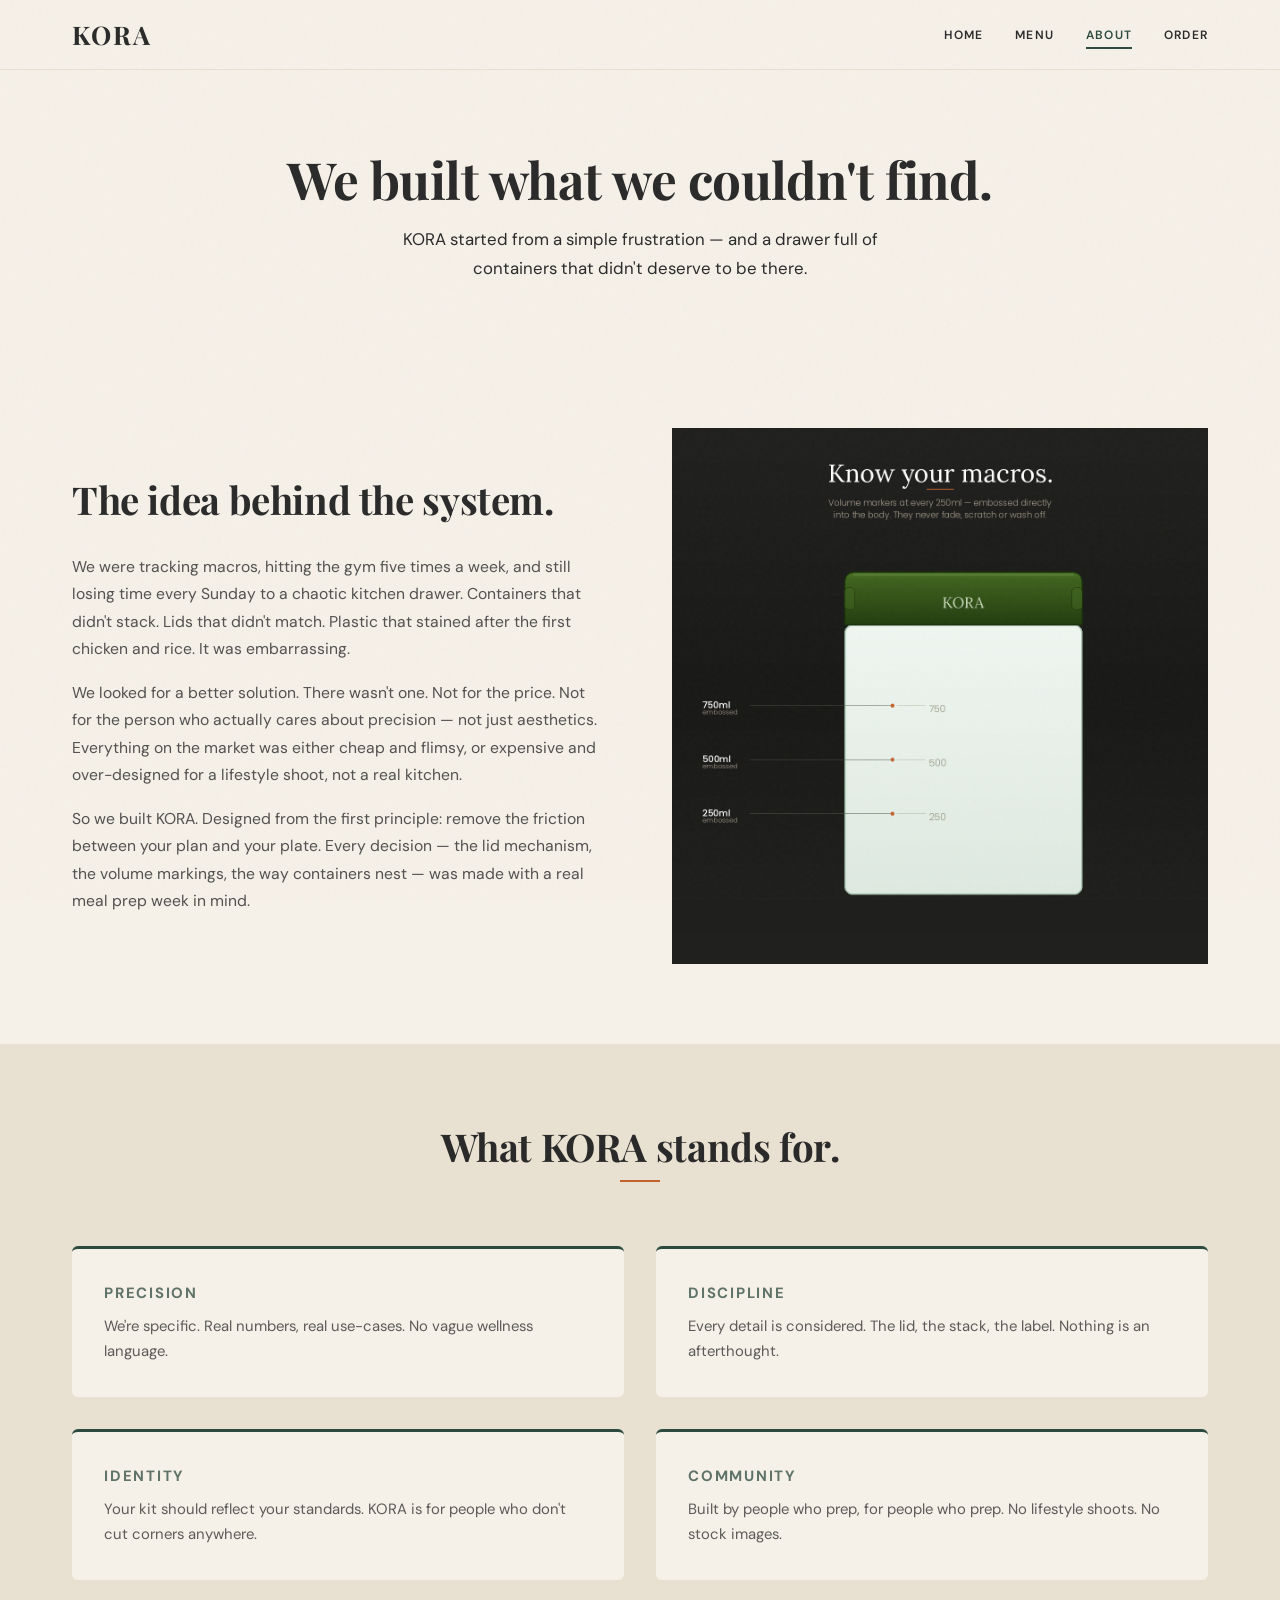
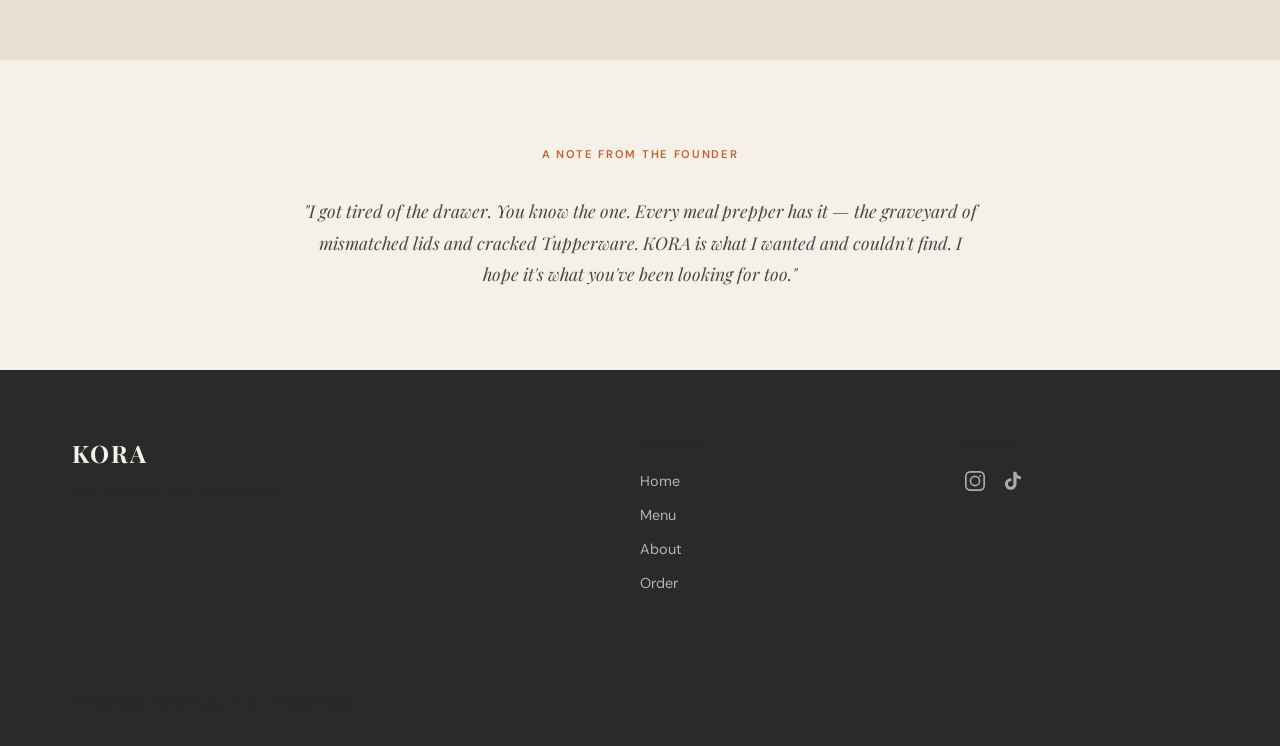
==== commit a635ce02: "fix: resolve CSS variable typos, add about image, create privacy policy - Fix .product-card__vol and" ====
--- a/about.html
+++ b/about.html
@@ -64,9 +64,7 @@
           </div>
 
           <div class="brand-story__image fade-in">
-            <div class="img-placeholder" role="img" aria-label="Brand story image — coming soon">
-              <span class="img-placeholder__label" aria-hidden="true">Product image — coming soon</span>
-            </div>
+            <img src="images/kora-feature-volume.png" alt="KORA container with volume markings detail" loading="lazy">
           </div>
 
         </div>
@@ -154,7 +152,7 @@
         </div>
       </div>
       <div class="footer__bottom">
-        <p>&copy; 2024 KORA. All rights reserved.</p>
+        <p>&copy; 2025 KORA. All rights reserved. &nbsp;·&nbsp; <a href="privacy.html" style="color: inherit; opacity: 0.7; text-decoration: underline;">Privacy Policy</a></p>
       </div>
     </div>
   </footer>
--- a/css/styles.css
+++ b/css/styles.css
@@ -1165,3 +1165,19 @@
 @media (min-width: 900px) {
   .order-divider { display: none; }
 }
+
+.product-card__vol {
+  font-size: 0.62em;
+  font-weight: 400;
+  color: var(--color-stone);
+  letter-spacing: 0.04em;
+  vertical-align: middle;
+}
+
+.product-card__saving {
+  font-size: 0.72em;
+  color: var(--color-terra);
+  font-family: var(--font-body);
+  font-weight: 400;
+  margin-left: 8px;
+}
